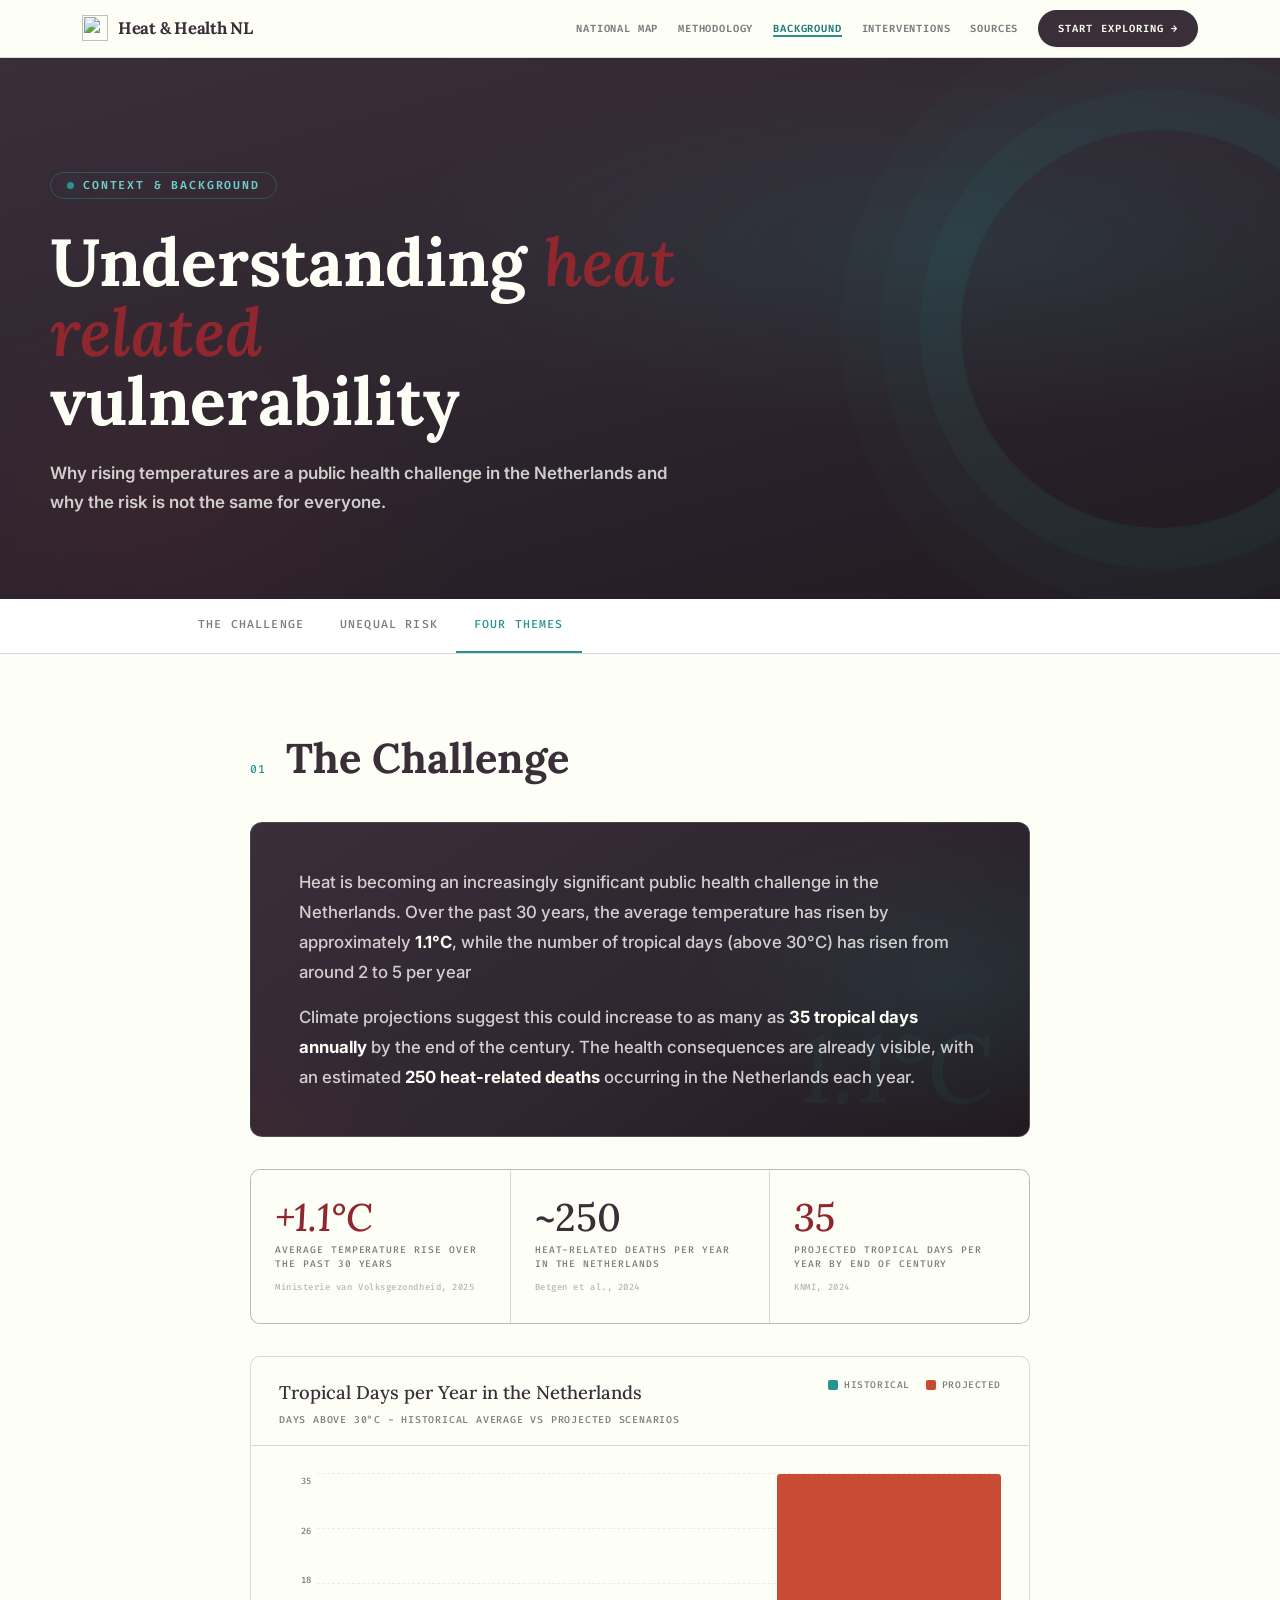
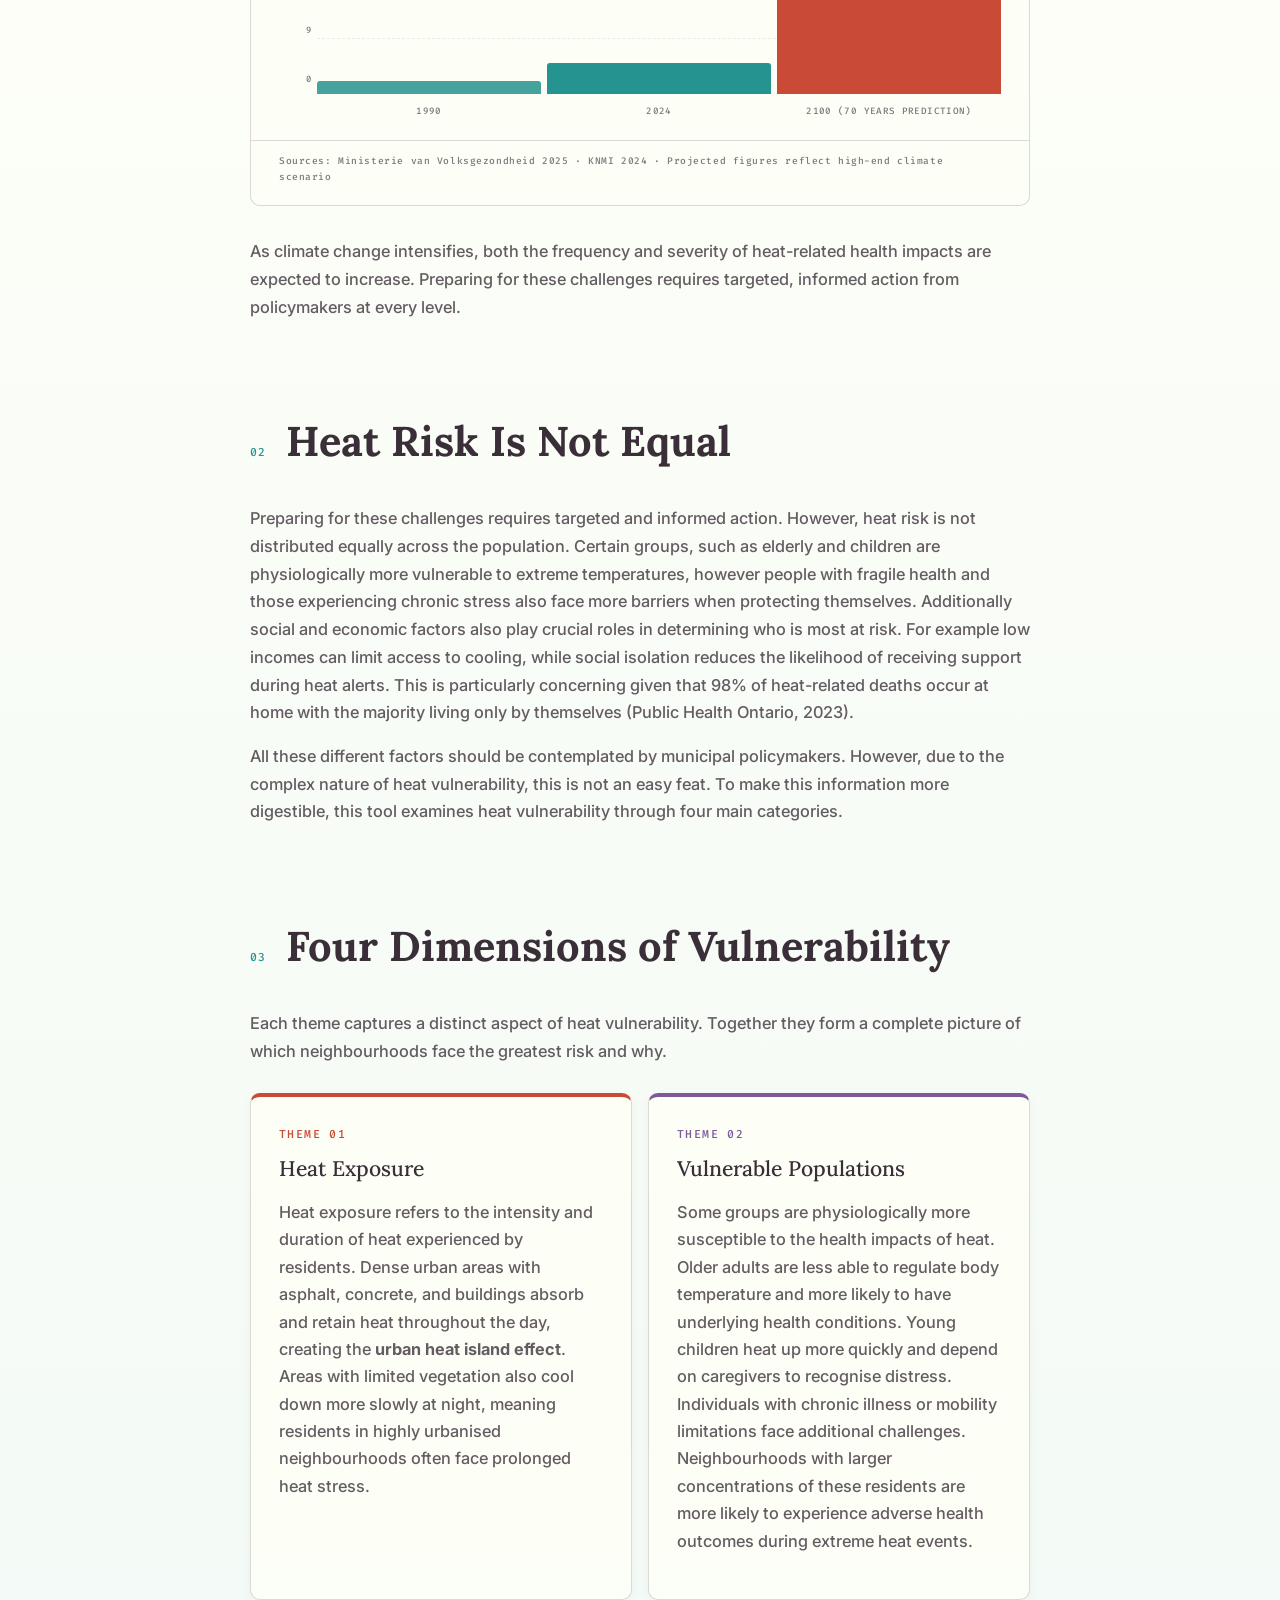
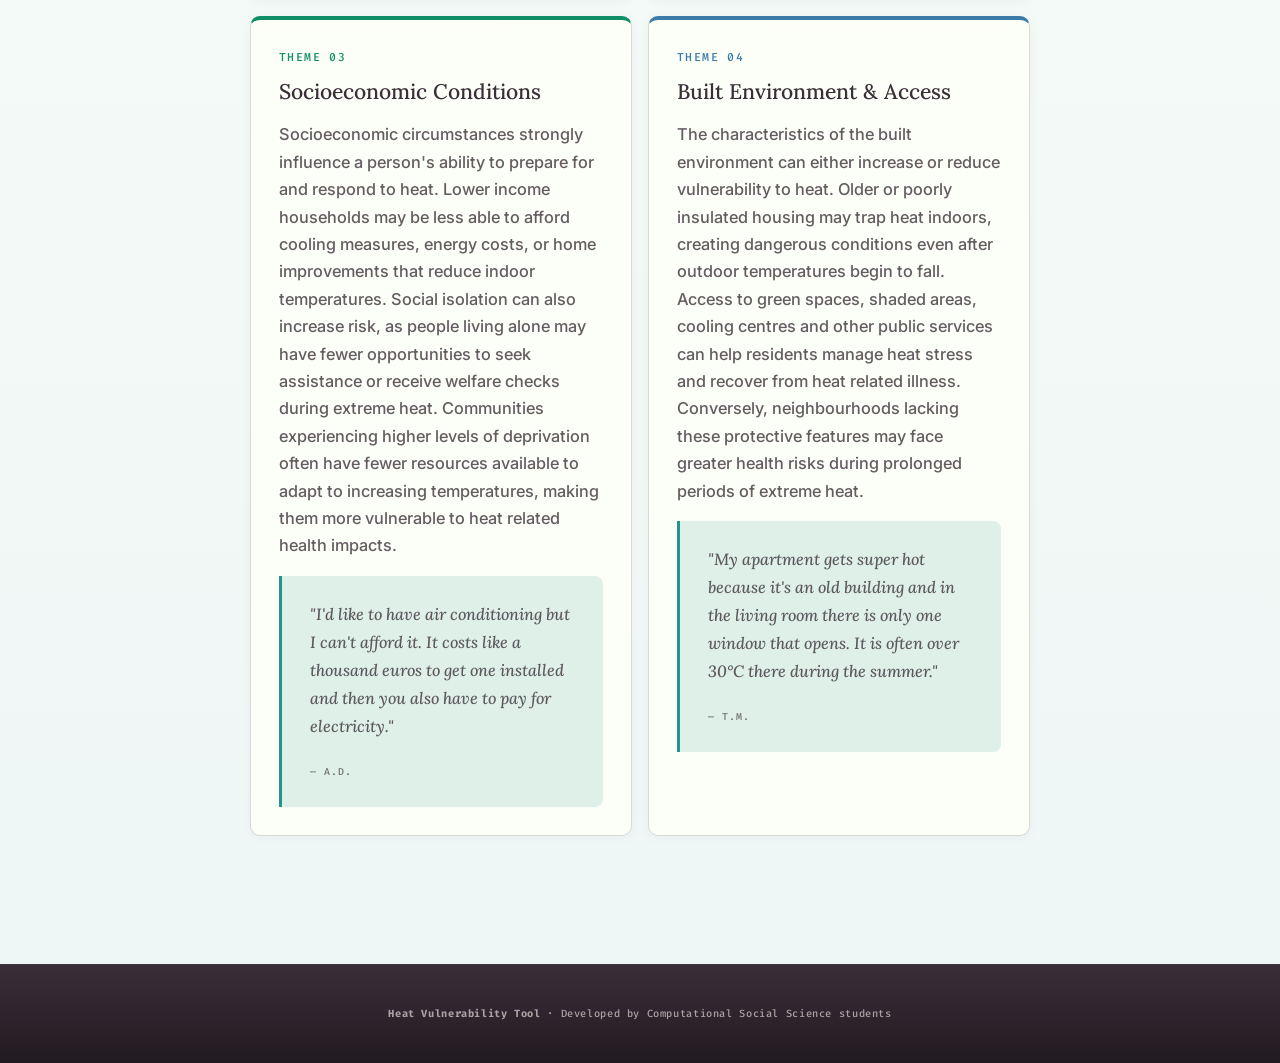
==== background.html @ 692b2d74 "Update background.html" ====
<!DOCTYPE html>
<html lang="en">
<head>
    <meta charset="UTF-8">
    <link rel="icon" type="image/svg+xml" href="favicon.svg">
    <meta name="viewport" content="width=device-width, initial-scale=1.0">
    <title>Understanding Heat Vulnerability — Heat &amp; Health NL</title>
    <link rel="preconnect" href="https://fonts.googleapis.com">
    <link rel="preconnect" href="https://fonts.gstatic.com" crossorigin>
    <link rel="stylesheet" href="global.css?v=font-uniform-1">
    <style>
        body { background: linear-gradient(180deg, #fdfff7 0%, var(--paper) 35%, rgba(37,147,143,.08) 100%); line-height: 1.7; overflow-x: hidden; }

        @keyframes pulse { 0%,100% { opacity:1; } 50% { opacity:0.3; } }

        /* ── STICKY TABS ── */
        .sticky-nav { position: sticky; top: 58px; z-index: 99; background: rgba(255,255,255,0.94); backdrop-filter: blur(10px); border-bottom: 1px solid var(--border); padding: 0 40px; }
        .sticky-nav-inner { max-width: 920px; margin: 0 auto; display: flex; align-items: center; gap: 0; overflow-x: auto; }
        .sticky-nav a { font-family: var(--mono); font-size: 0.72rem; letter-spacing: 0.1em; text-transform: uppercase; color: var(--light); text-decoration: none; padding: 16px 18px; white-space: nowrap; border-bottom: 2px solid transparent; transition: all 0.2s; }
        .sticky-nav a:hover { color: var(--accent-strong); border-bottom-color: rgba(37,147,143,.38); }
        .sticky-nav a.active { color: var(--accent); border-bottom-color: var(--accent); }

        /* ── MAIN LAYOUT ── */
        .container { max-width: 860px; margin: 0 auto; padding: 0 40px 100px; }
        .section { padding: 80px 0 0; }
        .section-header { display: flex; align-items: baseline; gap: 20px; margin-bottom: 40px; }
        .section-num { font-family: var(--mono); font-size: 0.72rem; color: var(--accent); letter-spacing: 0.1em; flex-shrink: 0; }
        .section h2 { font-family: var(--serif); font-size: clamp(1.8rem, 3.5vw, 2.6rem); color: var(--ink); line-height: 1.15; }
        .section h3 { font-family: var(--sans); font-size: 1rem; font-weight: 600; letter-spacing: 0.06em; text-transform: uppercase; color: var(--mid); margin: 36px 0 14px; }
        .section p { color: var(--mid); margin-bottom: 16px; font-size: 1.02rem; }

        /* ── INTRO CARD ── */
        .intro-card {
            background: linear-gradient(145deg, #3a2e39 0%, #2f2630 55%, #211a20 100%);
            color: #fdfff7; padding: 44px 48px;
            border-radius: 12px; position: relative; overflow: hidden;
            border: 1px solid rgba(253,255,247,.14);
            margin-bottom: 8px;
        }
        .intro-card::before {
            content: '';
            position: absolute; inset: 0;
            background:
                radial-gradient(ellipse 60% 80% at 90% 50%, rgba(37,147,143,0.14) 0%, transparent 60%),
                radial-gradient(ellipse 40% 60% at 0% 100%, rgba(145,39,46,0.08) 0%, transparent 55%);
            pointer-events: none;
        }
        .intro-card::after {
            content: '1.1°C';
            position: absolute; right: 36px; bottom: 20px;
            font-family: var(--serif); font-style: italic;
            font-size: 6rem; line-height: 1; color: rgba(37,147,143,0.08);
            pointer-events: none; user-select: none;
        }
        .intro-card p { color: rgba(250,248,245,0.8); font-size: 1.05rem; line-height: 1.8; margin-bottom: 14px; position: relative; z-index: 1; }
        .intro-card p:last-child { margin-bottom: 0; }
        .intro-card strong { color: var(--paper); }
        .intro-card .accent-text { color: var(--accent); }

        /* ── STAT STRIP ── */
        .stat-strip {
            display: grid; grid-template-columns: repeat(3, 1fr); gap: 1px;
            background: var(--border); border-radius: 10px; overflow: hidden;
            border: 1px solid var(--border); margin: 32px 0;
        }
        .stat-cell {
            background: var(--paper); padding: 28px 24px;
            display: flex; flex-direction: column; gap: 6px;
        }
        .stat-val { font-family: var(--serif); font-size: 2.4rem; line-height: 1; color: var(--ink); }
        .stat-val em { font-style: italic; color: var(--heat); }
        .stat-label { font-family: var(--mono); font-size: 0.6rem; letter-spacing: 0.1em; text-transform: uppercase; color: var(--light); line-height: 1.5; }
        .stat-source { font-family: var(--mono); font-size: 0.56rem; letter-spacing: 0.06em; color: rgba(58,46,57,.35); margin-top: 2px; }

        /* ── CHART SECTION ── */
        .chart-card {
            background: var(--paper); border: 1.5px solid var(--border);
            border-radius: 10px; overflow: hidden; margin: 32px 0;
        }
        .chart-header {
            padding: 20px 28px 16px;
            border-bottom: 1px solid var(--border);
            display: flex; align-items: flex-start; justify-content: space-between; gap: 16px;
        }
        .chart-title { font-family: var(--serif); font-size: 1.15rem; color: var(--ink); margin-bottom: 4px; }
        .chart-sub { font-family: var(--mono); font-size: 0.62rem; letter-spacing: 0.08em; text-transform: uppercase; color: var(--light); }
        .chart-legend { display: flex; gap: 16px; align-items: center; flex-shrink: 0; }
        .legend-item { display: flex; align-items: center; gap: 6px; font-family: var(--mono); font-size: 0.6rem; letter-spacing: 0.06em; text-transform: uppercase; color: var(--light); }
        .legend-dot { width: 10px; height: 10px; border-radius: 2px; }
        .chart-body { padding: 28px 28px 20px; }
        .chart-area { position: relative; height: 220px; display: flex; align-items: flex-end; gap: 6px; }
        .bar-group { flex: 1; display: flex; gap: 3px; align-items: flex-end; position: relative; }
        .bar {
            flex: 1; border-radius: 3px 3px 0 0;
            transition: filter 0.15s;
            cursor: default;
            position: relative;
        }
        .bar:hover { filter: brightness(1.08); }
        .bar-tooltip {
            position: absolute; bottom: calc(100% + 6px); left: 50%; transform: translateX(-50%);
            background: var(--ink); color: var(--paper);
            font-family: var(--mono); font-size: 0.6rem; letter-spacing: 0.04em;
            padding: 4px 8px; border-radius: 4px; white-space: nowrap;
            opacity: 0; pointer-events: none; transition: opacity 0.15s;
            z-index: 10;
        }
        .bar:hover .bar-tooltip { opacity: 1; }
        .bar-tooltip::after {
            content: ''; position: absolute; top: 100%; left: 50%; transform: translateX(-50%);
            border: 4px solid transparent; border-top-color: var(--ink);
        }
        .x-labels { display: flex; gap: 6px; margin-top: 10px; }
        .x-label { flex: 1; text-align: center; font-family: var(--mono); font-size: 0.58rem; letter-spacing: 0.04em; text-transform: uppercase; color: var(--light); }
        .y-axis { position: absolute; left: -32px; top: 0; bottom: 0; display: flex; flex-direction: column; justify-content: space-between; padding: 0; }
        .y-label { font-family: var(--mono); font-size: 0.56rem; color: var(--light); white-space: nowrap; }
        .gridlines { position: absolute; inset: 0; pointer-events: none; }
        .gridline { position: absolute; left: 0; right: 0; border-top: 1px dashed rgba(58,46,57,.09); }
        .chart-caption { padding: 12px 28px 20px; font-family: var(--mono); font-size: 0.6rem; letter-spacing: 0.06em; color: var(--light); border-top: 1px solid var(--border); }

        /* ── THEME CARDS ── */
        .themes-grid { display: grid; grid-template-columns: 1fr 1fr; gap: 16px; margin: 28px 0; }
        .theme-card {
            border: 1px solid var(--border); border-radius: 10px; padding: 28px;
            background: rgba(253,255,247,.92);
            transition: border-color 0.2s, transform 0.2s, box-shadow 0.2s;
            box-shadow: 0 2px 12px rgba(58,46,57,.04);
        }
        .theme-card:hover {
            transform: translateY(-3px);
            box-shadow: 0 12px 40px rgba(58,46,57,.1);
        }
        .theme-num { font-family: var(--mono); font-size: 0.72rem; letter-spacing: 0.12em; text-transform: uppercase; margin-bottom: 6px; }
        .theme-title { font-family: var(--serif); font-size: 1.32rem; color: var(--ink); margin-bottom: 12px; }
        .theme-desc { font-size: 0.91rem; color: var(--mid); line-height: 1.68; margin: 0; }

        /* ── QUOTE CARD ── */
        .quote-card {
            border-left: 3px solid var(--accent);
            background: var(--accent-pale);
            padding: 24px 28px;
            border-radius: 0 8px 8px 0;
            margin: 24px 0;
        }
        .quote-text { font-family: var(--serif); font-style: italic; font-size: 1.08rem; color: var(--ink); line-height: 1.72; margin-bottom: 10px; }
        .quote-attr { font-family: var(--mono); font-size: 0.62rem; letter-spacing: 0.1em; text-transform: uppercase; color: var(--light); }

        /* ── CAVEATS ── */
        .caveat-item { display: flex; gap: 20px; padding: 22px 0; border-bottom: 1px solid var(--border); }
        .caveat-item:last-child { border-bottom: none; }
        .caveat-num { font-family: var(--mono); font-size: 0.7rem; color: var(--accent); letter-spacing: 0.1em; flex-shrink: 0; padding-top: 4px; min-width: 28px; }
        .caveat-body strong { color: var(--ink); font-weight: 600; display: block; margin-bottom: 4px; }
        .caveat-body { font-size: 0.96rem; color: var(--mid); line-height: 1.7; }

        @keyframes fadeUp { from { opacity: 0; transform: translateY(16px); } to { opacity: 1; transform: translateY(0); } }

        @media (max-width: 680px) {
            .themes-grid { grid-template-columns: 1fr; }
            .stat-strip { grid-template-columns: 1fr; }
            .chart-header { flex-direction: column; }
            .chart-legend { display: none; }
        }
        @media (max-width: 480px) {
            .container { padding: 0 20px 80px; }
            .intro-card { padding: 28px 24px; }
            .sticky-nav { padding: 0 20px; }
        }
    </style>
</head>
<body data-page="background">

<header class="page-hero">
    <div class="page-hero-inner">
        <p class="page-eyebrow">Context &amp; Background</p>
        <h1>Understanding <em>heat related </em><br>vulnerability</h1>
        <p>Why rising temperatures are a public health challenge in the Netherlands and why the risk is not the same for everyone.</p>
    </div>
</header>

<nav class="sticky-nav" id="stickyNav">
    <div class="sticky-nav-inner">
        <a href="#context"     data-section="context">The Challenge</a>
        <a href="#inequality"  data-section="inequality">Unequal Risk</a>
        <a href="#themes"      data-section="themes">Four Themes</a>
    </div>
</nav>

<div class="container">

    <!-- ── 01 CONTEXT ── -->
    <section id="context" class="section">
        <div class="section-header">
            <span class="section-num">01</span>
            <h2>The Challenge</h2>
        </div>

        <div class="intro-card">
            <p>Heat is becoming an increasingly significant public health challenge in the Netherlands. Over the past 30 years, the average temperature has risen by approximately <strong>1.1°C</strong>, while the number of tropical days (above 30°C) has risen from around 2 to 5 per year</p>
            <p>Climate projections suggest this could increase to as many as <strong>35 tropical days annually</strong> by the end of the century. The health consequences are already visible, with an estimated <strong>250 heat-related deaths</strong> occurring in the Netherlands each year.</p>
        </div>

        <!-- Stat strip -->
        <div class="stat-strip">
            <div class="stat-cell">
                <span class="stat-val"><em>+1.1°C</em></span>
                <span class="stat-label">Average temperature rise over the past 30 years</span>
                <span class="stat-source">Ministerie van Volksgezondheid, 2025</span>
            </div>
            <div class="stat-cell">
                <span class="stat-val">~250</span>
                <span class="stat-label">Heat-related deaths per year in the Netherlands</span>
                <span class="stat-source">Betgen et al., 2024</span>
            </div>
            <div class="stat-cell">
                <span class="stat-val"><em>35</em></span>
                <span class="stat-label">Projected tropical days per year by end of century</span>
                <span class="stat-source">KNMI, 2024</span>
            </div>
        </div>

        <!-- Bar chart: tropical days -->
        <div class="chart-card">
            <div class="chart-header">
                <div>
                    <div class="chart-title">Tropical Days per Year in the Netherlands</div>
                    <div class="chart-sub">Days above 30°C - historical average vs projected scenarios</div>
                </div>
                <div class="chart-legend">
                    <div class="legend-item"><div class="legend-dot" style="background:#25938f"></div>Historical</div>
                    <div class="legend-item"><div class="legend-dot" style="background:#c94a35"></div>Projected</div>
                </div>
            </div>
            <div class="chart-body">
                <div style="position:relative;padding-left:38px">
                    <div class="y-axis" style="left:0;top:0;bottom:32px;width:32px;display:flex;flex-direction:column;justify-content:space-between;align-items:flex-end;position:absolute">
                        <span class="y-label">35</span>
                        <span class="y-label">26</span>
                        <span class="y-label">18</span>
                        <span class="y-label">9</span>
                        <span class="y-label">0</span>
                    </div>
                    <div class="chart-area" style="padding-bottom:0">
                        <div class="gridlines">
                            <div class="gridline" style="bottom:25%"></div>
                            <div class="gridline" style="bottom:50%"></div>
                            <div class="gridline" style="bottom:75%"></div>
                            <div class="gridline" style="bottom:100%"></div>
                        </div>
                        <!-- 30 years ago ~2 days -->
                        <div class="bar-group">
                            <div class="bar" style="height:calc(220px * 2/35);background:#25938f;opacity:0.85">
                                <div class="bar-tooltip">~2 days</div>
                            </div>
                        </div>
                        <!-- Today ~5 days -->
                        <div class="bar-group">
                            <div class="bar" style="height:calc(220px * 5/35);background:#25938f">
                                <div class="bar-tooltip">~5 days</div>
                            </div>
                        </div>
                        <!-- 2100 projected ~35 -->
                        <div class="bar-group">
                            <div class="bar" style="height:calc(220px * 35/35);background:#c94a35">
                                <div class="bar-tooltip">~35 days (proj.)</div>
                            </div>
                        </div>
                    </div>
                    <div class="x-labels">
                        <div class="x-label">1990 </div>
                        <div class="x-label">2024 </div>
                        <div class="x-label">2100 (70 years prediction)</div>
                    </div>
                </div>
            </div>
            <div class="chart-caption">Sources: Ministerie van Volksgezondheid 2025 · KNMI 2024 · Projected figures reflect high-end climate scenario</div>
        </div>

        <p>As climate change intensifies, both the frequency and severity of heat-related health impacts are expected to increase. Preparing for these challenges requires targeted, informed action from policymakers at every level.</p>
    </section>

    <!-- ── 02 UNEQUAL RISK ── -->
    <section id="inequality" class="section">
        <div class="section-header">
            <span class="section-num">02</span>
            <h2>Heat Risk Is Not Equal</h2>
        </div>

        <p>Preparing for these challenges requires targeted and informed action. 
            However, heat risk is not distributed equally across the population. 
            Certain groups, such as elderly and children are physiologically more vulnerable to extreme temperatures, 
            however people with fragile health and those experiencing chronic stress also face more barriers when protecting themselves. 
            Additionally social and economic factors also play crucial roles in determining who is most at risk. 
            For example low incomes can limit access to cooling, while social isolation reduces the likelihood of receiving support during heat alerts. 
            This is particularly concerning given that 98% of heat-related deaths occur at home with the majority living only by themselves (Public Health Ontario, 2023). </p>
        <p>All these different factors should be contemplated by municipal policymakers. However, due to the complex nature of heat vulnerability, this is not an easy feat. To make this information more digestible, this tool examines heat vulnerability through four main categories.</p>
    </section>

    <!-- ── 03 FOUR THEMES ── -->
    <section id="themes" class="section">
        <div class="section-header">
            <span class="section-num">03</span>
            <h2>Four Dimensions of Vulnerability</h2>
        </div>

        <p>Each theme captures a distinct aspect of heat vulnerability. Together they form a complete picture of which neighbourhoods face the greatest risk and why.</p>

        <div class="themes-grid">

            <!-- Heat Exposure -->
            <div class="theme-card" style="border-top: 4px solid var(--c-heat)">
                <div class="theme-num" style="color:var(--c-heat)">Theme 01</div>
                <div class="theme-title">Heat Exposure</div>
                <p class="theme-desc">Heat exposure refers to the intensity and duration of heat experienced by residents. Dense urban areas with asphalt, concrete, and buildings absorb and retain heat throughout the day, creating the <strong>urban heat island effect</strong>. Areas with limited vegetation also cool down more slowly at night, meaning residents in highly urbanised neighbourhoods often face prolonged heat stress.</p>
            </div>

            <!-- Vulnerable Populations -->
            <div class="theme-card" style="border-top: 4px solid var(--c-pop)">
                <div class="theme-num" style="color:var(--c-pop)">Theme 02</div>
                <div class="theme-title">Vulnerable Populations</div>
                <p class="theme-desc">Some groups are physiologically more susceptible to the health impacts of heat. Older adults are less able to regulate body temperature and more likely to have underlying health conditions. Young children heat up more quickly and depend on caregivers to recognise distress. Individuals with chronic illness or mobility limitations face additional challenges. Neighbourhoods with larger concentrations of these residents are more likely to experience adverse health outcomes during extreme heat events.</p>
            </div>

            <!-- Socioeconomic -->
            <div class="theme-card" style="border-top: 4px solid var(--c-socio)">
                <div class="theme-num" style="color:var(--c-socio)">Theme 03</div>
                <div class="theme-title">Socioeconomic Conditions</div>
                <p class="theme-desc">Socioeconomic circumstances strongly influence a person's ability to prepare for and respond to heat. Lower income households may be less able to afford cooling measures, energy costs, or home improvements that reduce indoor temperatures. Social isolation can also increase risk, as people living alone may have fewer opportunities to seek assistance or receive welfare checks during extreme heat. Communities experiencing higher levels of deprivation often have fewer resources available to adapt to increasing temperatures, making them more vulnerable to heat related health impacts.</p>
                <div class="quote-card" style="margin-top:16px;margin-bottom:0">
                    <p class="quote-text">"I'd like to have air conditioning but I can't afford it. It costs like a thousand euros to get one installed and then you also have to pay for electricity."</p>
                    <span class="quote-attr">— A.D.</span>
                </div>
            </div>

            <!-- Built Environment -->
            <div class="theme-card" style="border-top: 4px solid var(--c-built)">
                <div class="theme-num" style="color:var(--c-built)">Theme 04</div>
                <div class="theme-title">Built Environment &amp; Access</div>
                <p class="theme-desc">The characteristics of the built environment can either increase or reduce vulnerability to heat. Older or poorly insulated housing may trap heat indoors, creating dangerous conditions even after outdoor temperatures begin to fall. Access to green spaces, shaded areas, cooling centres and other public services can help residents manage heat stress and recover from heat related illness. Conversely, neighbourhoods lacking these protective features may face greater health risks during prolonged periods of extreme heat.</p>
                <div class="quote-card" style="margin-top:16px;margin-bottom:0">
                    <p class="quote-text">"My apartment gets super hot because it's an old building and in the living room there is only one window that opens. It is often over 30°C there during the summer."</p>
                    <span class="quote-attr">— T.M.</span>
                </div>
            </div>

        </div>

    </section>

</div>

<footer>
    <p>
        <strong>Heat Vulnerability Tool</strong> · Developed by Computational Social Science students <br>
    </p>
</footer>

<script>
    const sections = ['context', 'inequality', 'themes'];
    const navLinks = document.querySelectorAll('.sticky-nav a[data-section]');

    const observer = new IntersectionObserver((entries) => {
        entries.forEach(entry => {
            if (entry.isIntersecting) {
                navLinks.forEach(link => {
                    link.classList.toggle('active', link.dataset.section === entry.target.id);
                });
            }
        });
    }, { rootMargin: '-30% 0px -65% 0px' });

    sections.forEach(id => {
        const el = document.getElementById(id);
        if (el) observer.observe(el);
    });
</script>
<script src="nav.js?v=nav-uniform-2" defer></script>

</body>
</html>
---- global.css ----
@import url('https://fonts.googleapis.com/css2?family=Fira+Code:wght@400;500;600&family=Inter:wght@400;500;600;700;800&family=Lora:ital,wght@0,500;0,600;0,700;1,500;1,600;1,700&display=swap');

:root {
    --ink:#3a2e39; --paper:#fdfff7; --surface:#fdfff7;
    --warm:rgba(58,46,57,.09);
    --accent:#25938f; --accent-pale:rgba(37,147,143,.14); --accent-strong:#1e7774;
    --heat:#91272e;
    --green:#25938f;
    --mid:rgba(58,46,57,.78); 
    --light:rgba(58,46,57,.65); /* Increased opacity from .58 for A11y */
    --border:rgba(58,46,57,.18);
    --shadow-sm:0 1px 2px rgba(58,46,57,.08);
    --shadow-md:0 12px 40px rgba(58,46,57,.12);
    --radius:10px;
    --serif:'Lora',Georgia,serif;
    --sans:'Inter',system-ui,sans-serif;
    --mono:'Fira Code',monospace;
    --w:1180px;
    --c-heat:#c94a35; --c-pop:#7e5a9b; --c-socio:#0f8f68;
    --c-built:#3a7baa;
}

*,*::before,*::after{box-sizing:border-box;margin:0;padding:0}
html{scroll-behavior:smooth}
body{
    font-family:var(--sans);
    background-color: var(--surface);
    color:var(--ink);
    line-height:1.62;
    font-weight:500;
}

/* Animations */
@keyframes fadeLift{from{opacity:0;transform:translateY(18px)}to{opacity:1;transform:translateY(0)}}
@keyframes fadeSlide{from{opacity:0;transform:translateX(-16px)}to{opacity:1;transform:translateX(0)}}
@keyframes activeGlow{0%,100%{box-shadow:0 0 0 rgba(37,147,143,0)}50%{box-shadow:0 0 24px rgba(37,147,143,.2)}}
@keyframes mapBreath{0%,100%{box-shadow:var(--shadow-md),0 0 0 rgba(37,147,143,0)}50%{box-shadow:var(--shadow-md),0 0 34px rgba(37,147,143,.18)}}
@keyframes dashPulse{to{stroke-dashoffset:-28}}
@keyframes spin { to { transform: rotate(360deg); } }

/* Reduced Motion */
@media (prefers-reduced-motion: reduce){
    *,*::before,*::after{
        animation-duration:.001ms!important;
        animation-iteration-count:1!important;
        scroll-behavior:auto!important;
        transition-duration:.001ms!important;
    }
}

/* Generic Section Headers */
.sec-inner{max-width:var(--w);margin:0 auto;position:relative;z-index:1}
.sec-tag{font-family:var(--mono);font-size:0.62rem;letter-spacing:0.14em;text-transform:uppercase;color:var(--accent-strong);margin-bottom:12px;display:block}
.sec-h{font-family:var(--serif);font-size:clamp(1.8rem,3vw,2.6rem);font-weight:700;line-height:1.15;margin-bottom:14px}
.sec-sub{font-size:1rem;color:var(--mid);max-width:580px;line-height:1.65;margin-bottom:52px}

/* Shared Page Hero */
.page-hero{
    position:relative;
    margin-top:58px;
    padding:112px 40px 82px;
    overflow:hidden;
    color:var(--paper);
    background:linear-gradient(165deg,#3a2e39 0%,#2f2630 48%,#211a20 100%);
}
.page-hero::before{
    content:'';
    position:absolute;
    inset:0;
    background:
        radial-gradient(ellipse 75% 55% at 75% 35%,rgba(37,147,143,.14) 0%,transparent 60%),
        radial-gradient(ellipse 45% 70% at 12% 85%,rgba(145,39,46,.10) 0%,transparent 55%);
    pointer-events:none;
}
.page-hero::after{
    content:'';
    position:absolute;
    right:-80px;
    top:50%;
    width:400px;
    height:400px;
    border:1px solid rgba(37,147,143,.14);
    border-radius:50%;
    box-shadow:0 0 0 40px rgba(37,147,143,.06),0 0 0 80px rgba(37,147,143,.035),0 0 0 120px rgba(37,147,143,.025);
    transform:translateY(-50%);
    pointer-events:none;
}
.page-hero-inner{
    position:relative;
    z-index:1;
    max-width:var(--w);
    margin:0 auto;
    animation:fadeLift .7s ease both;
}
.page-eyebrow{
    display:inline-flex;
    align-items:center;
    gap:9px;
    margin:0 0 28px;
    padding:6px 16px;
    border:1px solid rgba(37,147,143,.42);
    border-radius:999px;
    color:#6ed0ca;
    font-family:var(--mono);
    font-size:.72rem;
    font-weight:600;
    letter-spacing:.16em;
    line-height:1.2;
    text-transform:uppercase;
}
.page-eyebrow::before{
    content:'';
    width:7px;
    height:7px;
    border-radius:50%;
    background:var(--accent);
    box-shadow:0 0 18px rgba(37,147,143,.55);
    flex:0 0 auto;
}
.page-hero h1{
    max-width:760px;
    margin:0 0 24px;
    color:var(--paper);
    font-family:var(--serif);
    font-size:clamp(2.8rem,5.2vw,5.05rem);
    font-weight:700;
    line-height:1.04;
}
.page-hero h1 em{
    color:var(--heat);
    font-style:italic;
    font-weight:600;
}
.page-hero p:not(.page-eyebrow){
    max-width:640px;
    margin:0;
    color:rgba(253,255,247,.78);
    font-size:1.06rem;
    font-weight:600;
    line-height:1.72;
}

/* Main Navigation */
nav.top-nav {
    position:fixed;top:0;left:0;right:0;height:58px;
    background:#fdfff7!important;backdrop-filter:saturate(1.2) blur(16px);
    border-bottom:1px solid var(--border);z-index:1000;
    display:flex;align-items:center;
    box-shadow:var(--shadow-sm);
}
nav.top-nav .nav-inner{
    max-width:var(--w)!important;margin:0 auto!important;padding:0 32px!important;width:100%!important;
    display:flex!important;align-items:center!important;justify-content:space-between!important;
}
nav.top-nav .nav-logo {
    display: inline-flex;
    align-items: center;
    gap: 10px;
    font-family: var(--serif);
    font-size: 1.05rem;
    font-weight: 700;
    letter-spacing: -0.015em;
    text-transform: none;
    color: var(--ink);
    text-decoration: none;
    cursor: pointer;
    transition: color .18s ease;}
nav.top-nav .nav-logo:hover {color: var(--accent-strong);}
nav.top-nav .nav-logo-img {width: 26px;height: 26px;display: block;flex-shrink: 0;transition: transform .18s ease;}
nav.top-nav .nav-logo:hover .nav-logo-img {transform: scale(1.06);}
nav.top-nav .nav-links{display:flex!important;gap:20px!important;align-items:center!important}
nav.top-nav .nav-lk{font-family:var(--mono);font-size:0.65rem;font-weight:600;letter-spacing:0.08em;text-transform:uppercase;color:var(--light);text-decoration:none;transition:.2s}
nav.top-nav .nav-lk:hover{color:var(--ink)}
nav.top-nav .nav-lk--active{color:var(--accent-strong);box-shadow:inset 0 -2px 0 var(--accent)}
nav.top-nav .nav-lk--active:hover{color:var(--accent-strong)}
nav.top-nav .nav-btn{font-family:var(--mono);font-size:0.65rem;font-weight:600;letter-spacing:0.1em;text-transform:uppercase;background:var(--ink);color:var(--paper);text-decoration:none;padding:10px 20px;border-radius:999px;transition:.2s;box-shadow:var(--shadow-sm)}
nav.top-nav .nav-btn:hover{background:var(--accent-strong);transform:translateY(-1px)}

/* Dashboard: fixed top nav + full-height layout */
body.page-dashboard {
    padding-top: 58px;
    box-sizing: border-box;
    height: 100vh;
}

/* Footer */
footer{background:linear-gradient(180deg,#3a2e39,#211a20);color:rgba(253,255,247,.58);padding:40px 32px;text-align:center;border-top:1px solid rgba(253,255,247,.12)}
footer p{font-family:var(--mono);font-size:.65rem;letter-spacing:.06em}
footer a{color:rgba(253,255,247,.68);text-decoration:none}
footer a:hover{color:#fdfff7}

/* Utility */
.spinner {
    display: inline-block;
    width: 14px; height: 14px;
    border: 2px solid rgba(58,46,57,.2);
    border-top-color: var(--accent);
    border-radius: 50%;
    animation: spin 1s linear infinite;
    margin-right: 8px;
    vertical-align: middle;
}

@media(max-width:680px){
    .page-hero{padding:92px 22px 62px}
    .page-hero::after{display:none}
}
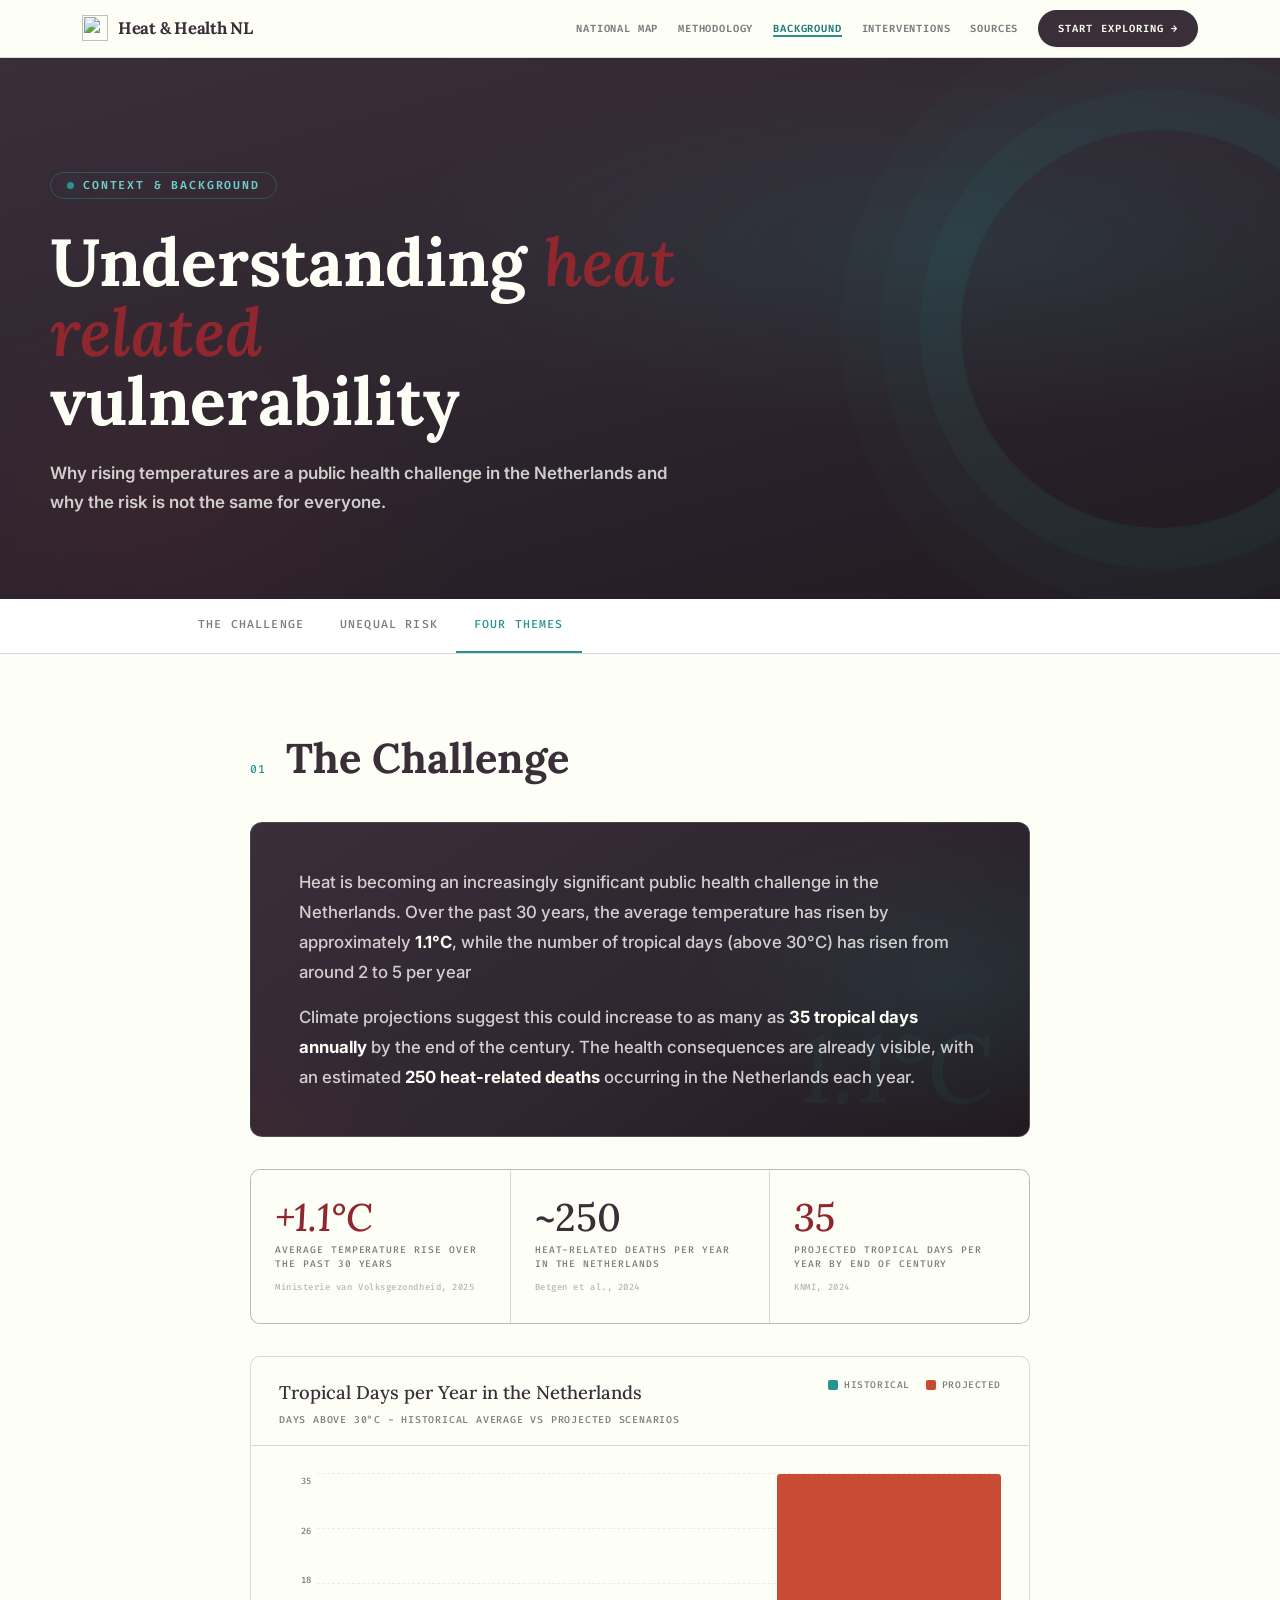
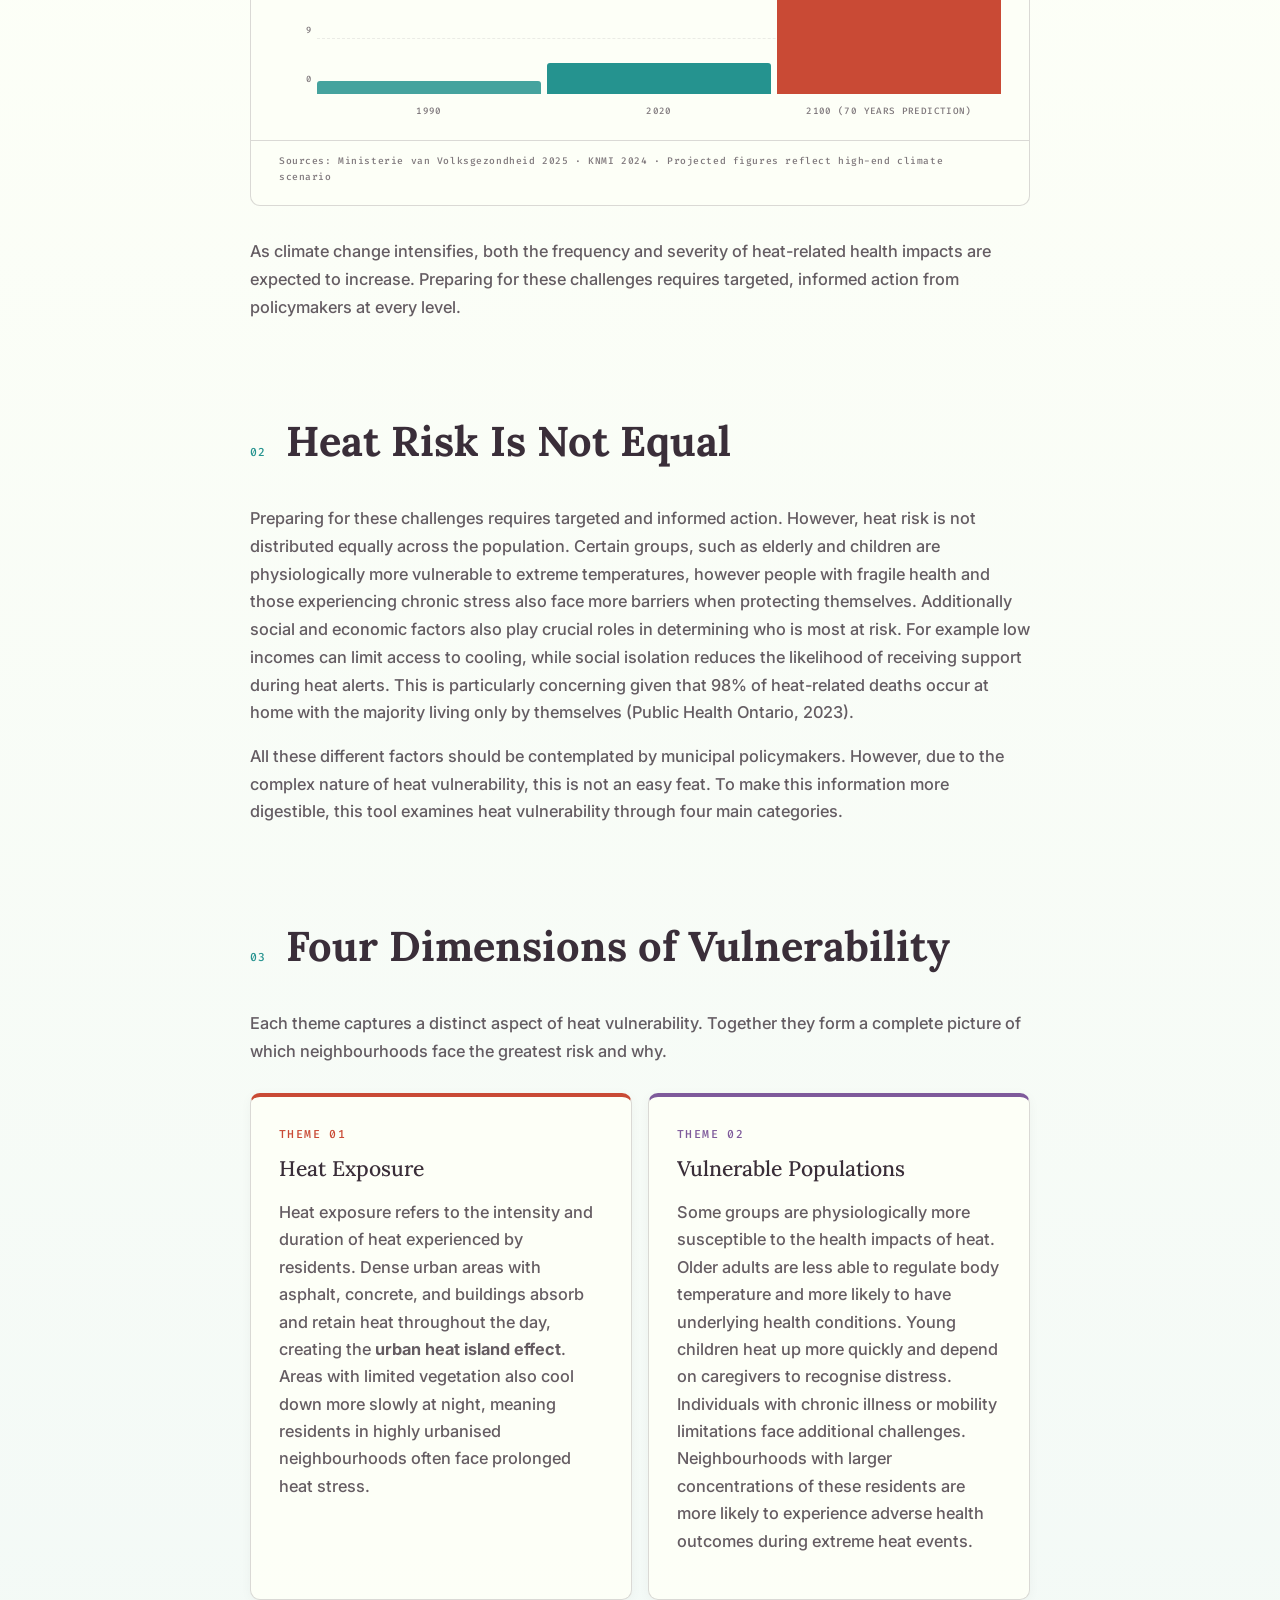
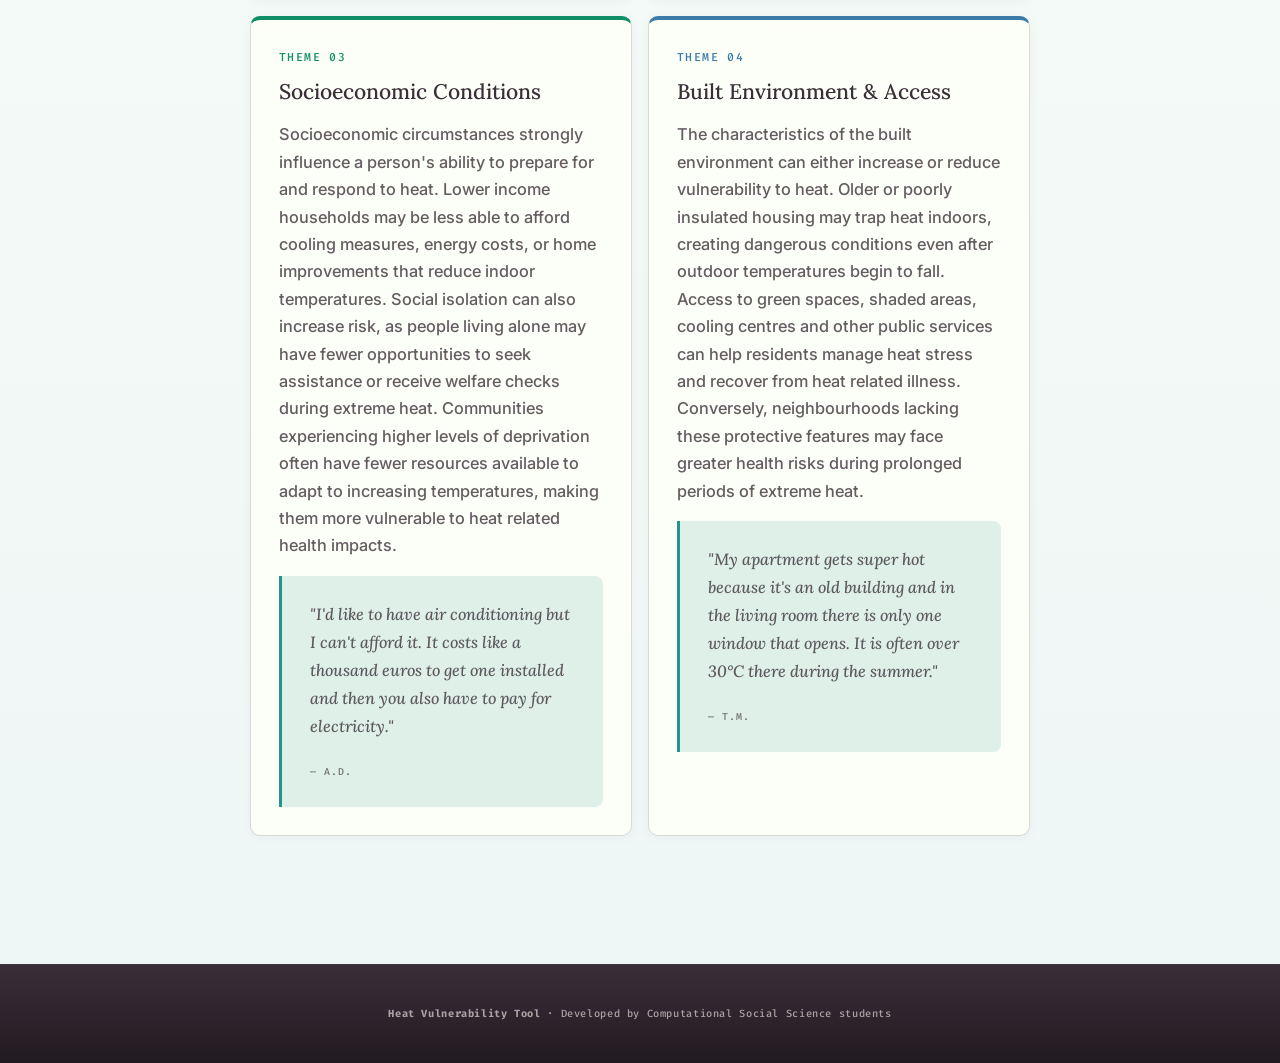
==== commit fe5ddf5e: "Update background.html" ====
--- a/background.html
+++ b/background.html
@@ -267,7 +267,7 @@
                     </div>
                     <div class="x-labels">
                         <div class="x-label">1990 </div>
-                        <div class="x-label">2024 </div>
+                        <div class="x-label">2020 </div>
                         <div class="x-label">2100 (70 years prediction)</div>
                     </div>
                 </div>
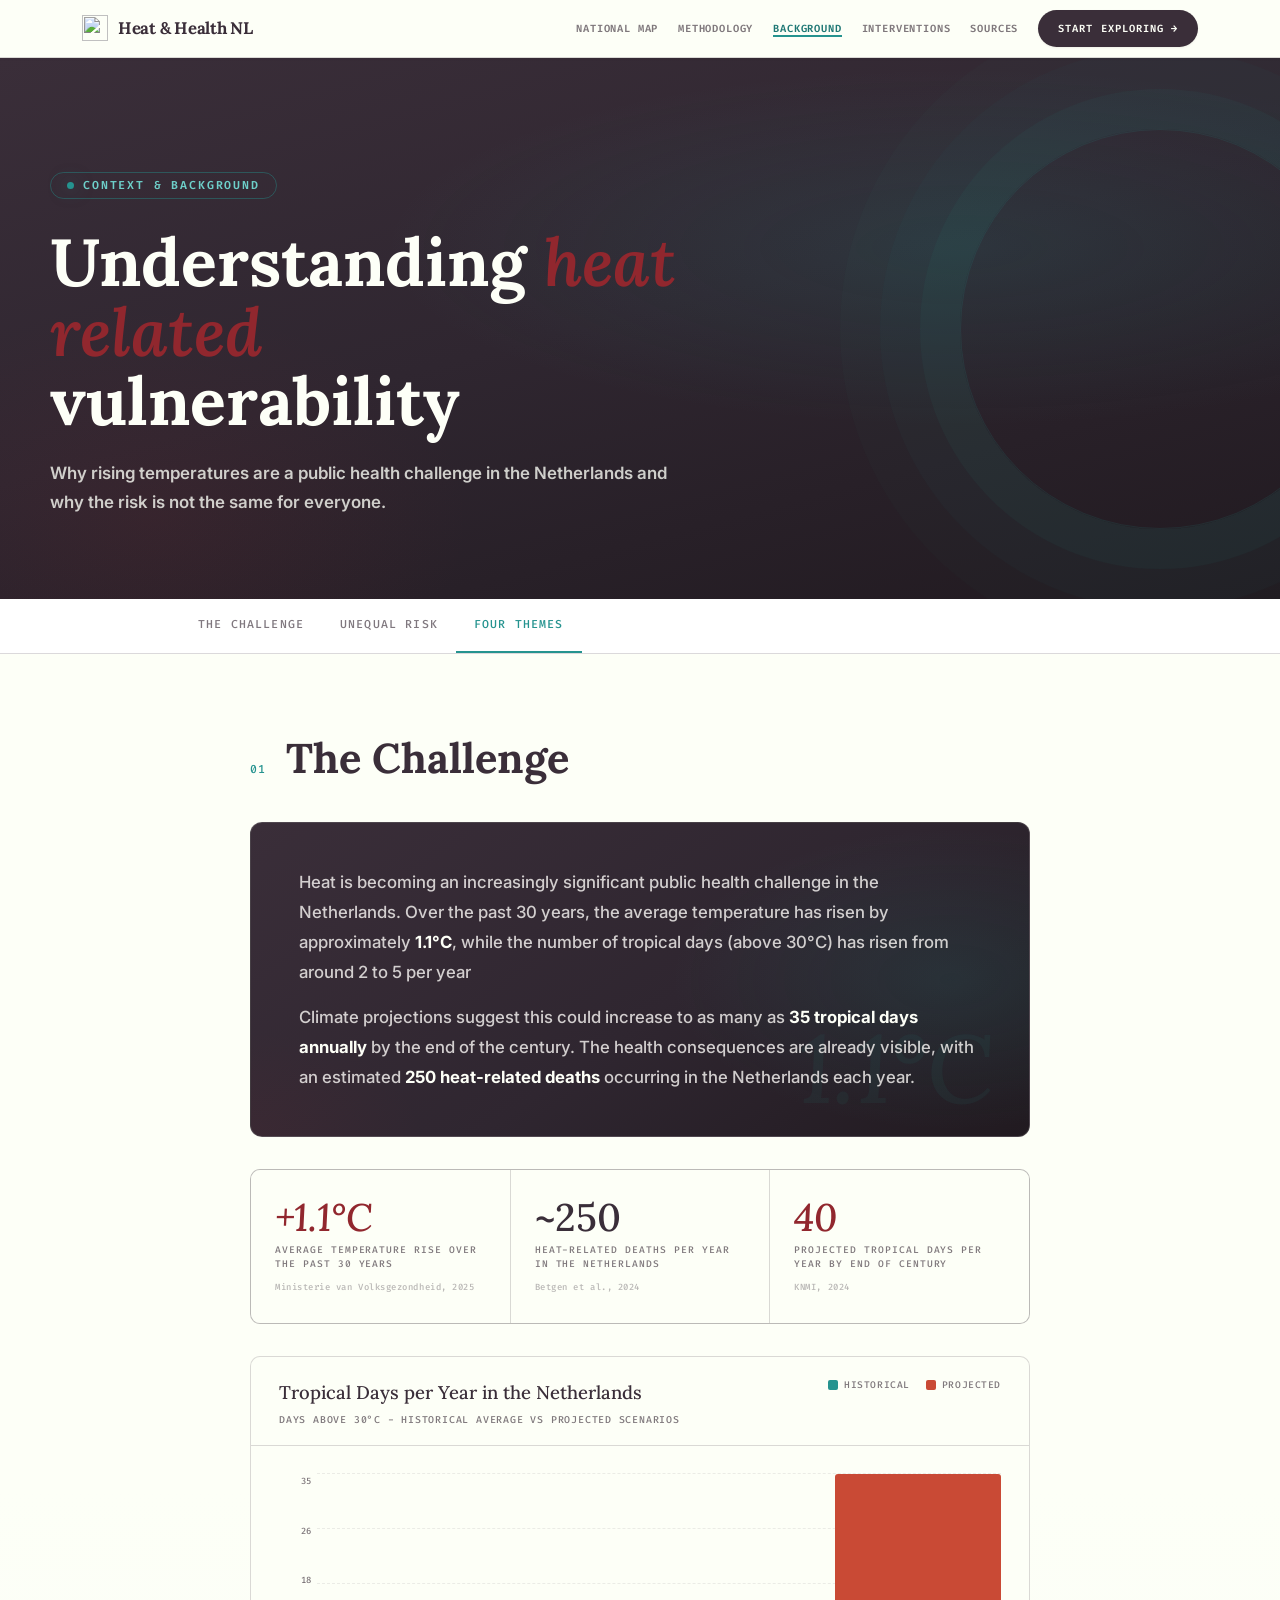
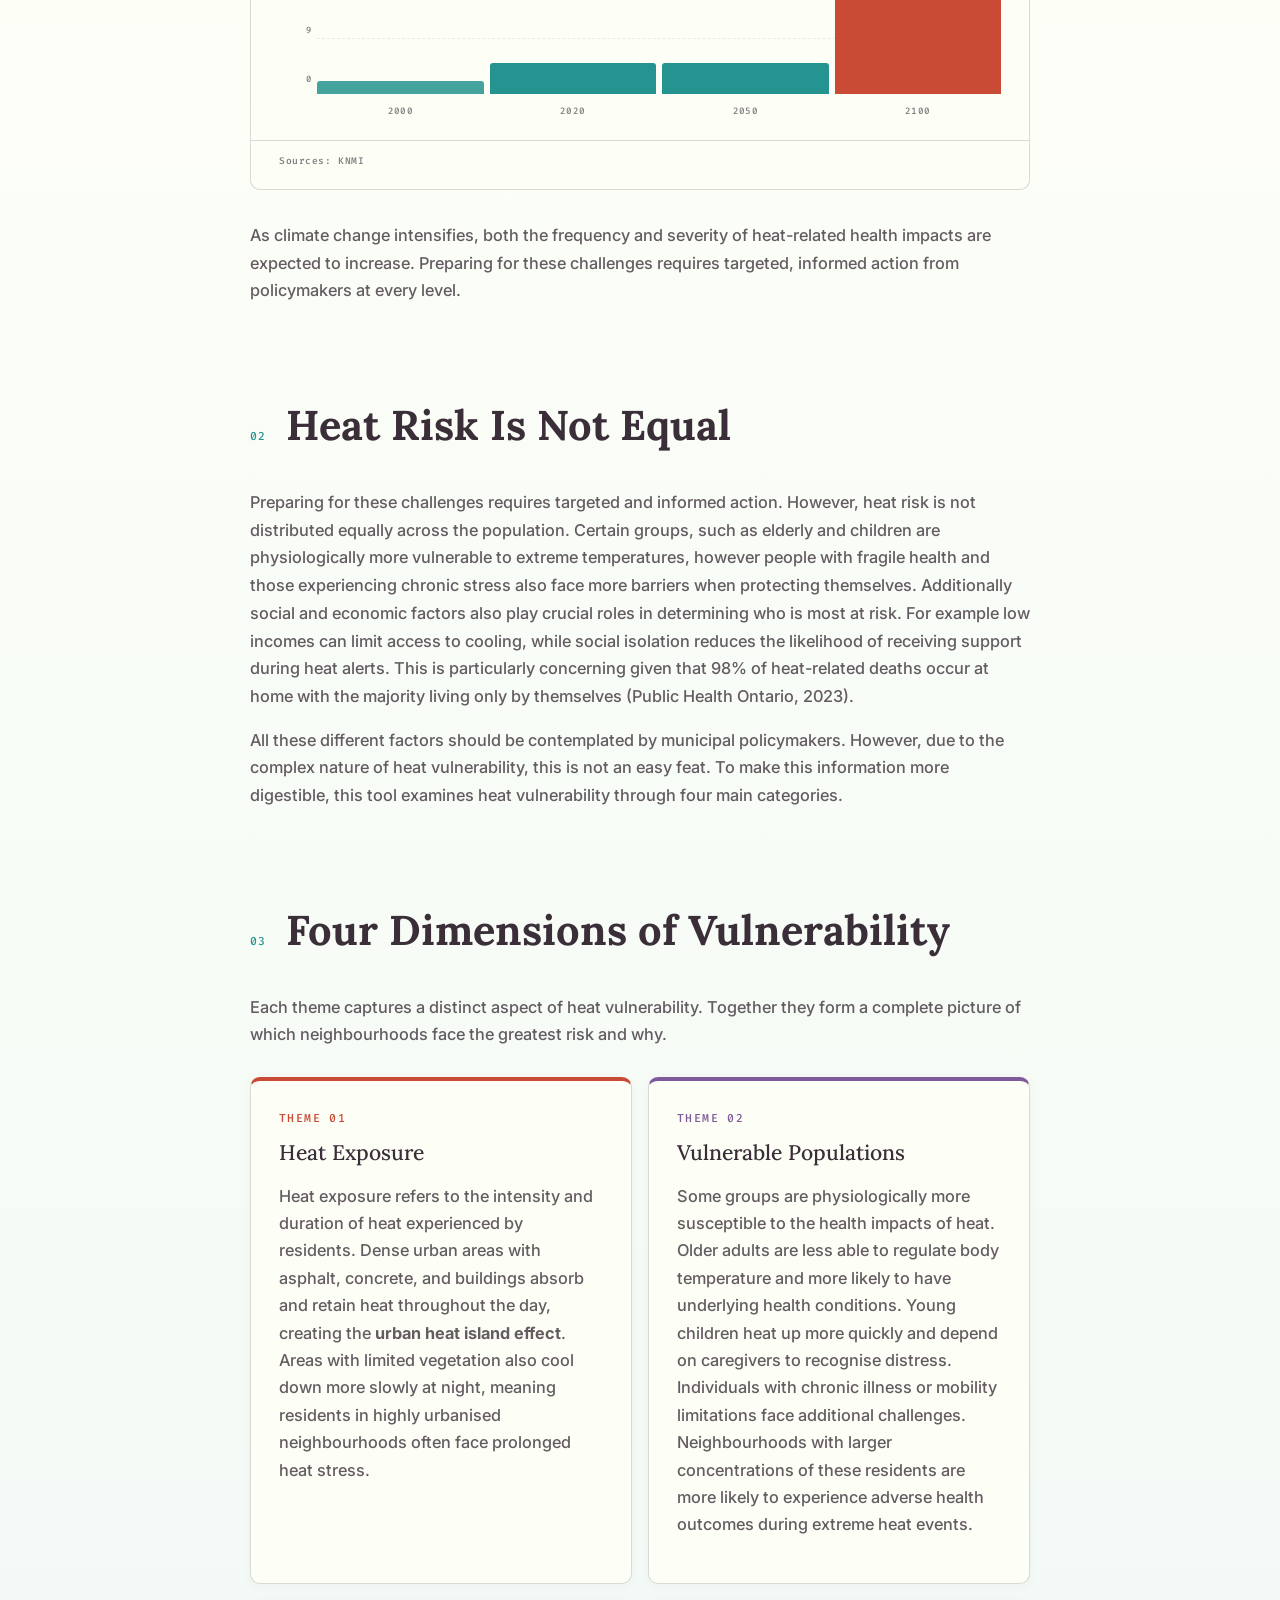
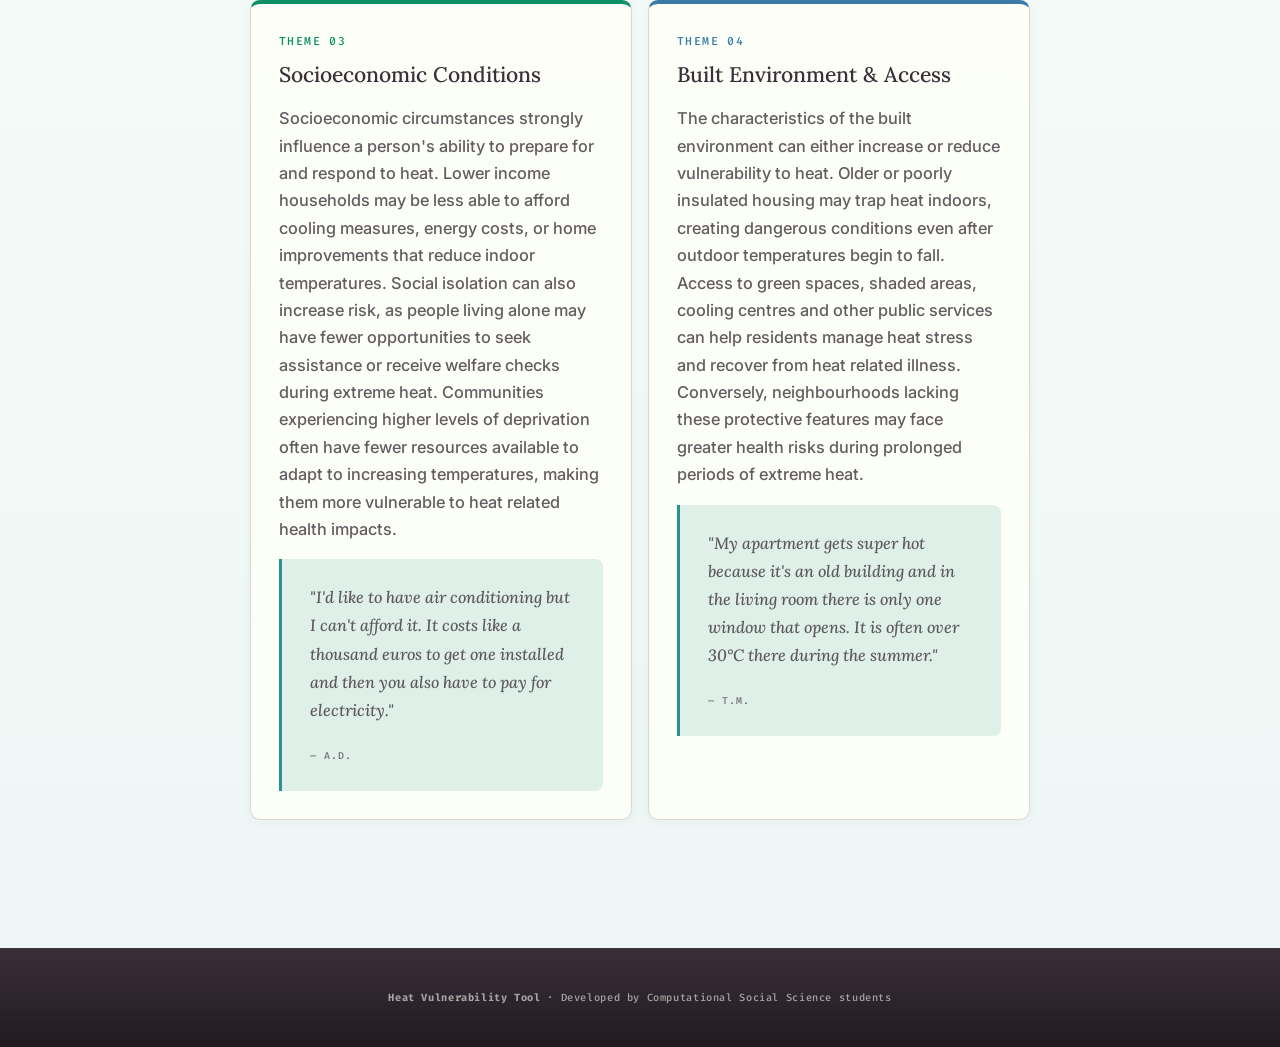
==== commit 67d61447: "Update heat-related death statistics and projections" ====
--- a/background.html
+++ b/background.html
@@ -212,7 +212,7 @@
                 <span class="stat-source">Betgen et al., 2024</span>
             </div>
             <div class="stat-cell">
-                <span class="stat-val"><em>35</em></span>
+                <span class="stat-val"><em>40</em></span>
                 <span class="stat-label">Projected tropical days per year by end of century</span>
                 <span class="stat-source">KNMI, 2024</span>
             </div>
@@ -246,33 +246,41 @@
                             <div class="gridline" style="bottom:75%"></div>
                             <div class="gridline" style="bottom:100%"></div>
                         </div>
-                        <!-- 30 years ago ~2 days -->
+                        <!-- 2000 -->
                         <div class="bar-group">
                             <div class="bar" style="height:calc(220px * 2/35);background:#25938f;opacity:0.85">
-                                <div class="bar-tooltip">~2 days</div>
+                                <div class="bar-tooltip">~3 days</div>
                             </div>
                         </div>
-                        <!-- Today ~5 days -->
+                        <!-- 2020 -->
                         <div class="bar-group">
                             <div class="bar" style="height:calc(220px * 5/35);background:#25938f">
-                                <div class="bar-tooltip">~5 days</div>
+                                <div class="bar-tooltip">~8 days</div>
                             </div>
                         </div>
+                         <!-- 2050 -->
+                        <div class="bar-group">
+                            <div class="bar" style="height:calc(220px * 5/35);background:#25938f">
+                                <div class="bar-tooltip">~14 days</div>
+                            </div>
+                        </div>
+                        
                         <!-- 2100 projected ~35 -->
                         <div class="bar-group">
                             <div class="bar" style="height:calc(220px * 35/35);background:#c94a35">
-                                <div class="bar-tooltip">~35 days (proj.)</div>
+                                <div class="bar-tooltip">~40 days </div>
                             </div>
                         </div>
                     </div>
                     <div class="x-labels">
-                        <div class="x-label">1990 </div>
+                        <div class="x-label">2000 </div>
                         <div class="x-label">2020 </div>
-                        <div class="x-label">2100 (70 years prediction)</div>
+                        <div class="x-label">2050 </div>
+                        <div class="x-label">2100 </div>
                     </div>
                 </div>
             </div>
-            <div class="chart-caption">Sources: Ministerie van Volksgezondheid 2025 · KNMI 2024 · Projected figures reflect high-end climate scenario</div>
+            <div class="chart-caption">Sources: KNMI </div>
         </div>
 
         <p>As climate change intensifies, both the frequency and severity of heat-related health impacts are expected to increase. Preparing for these challenges requires targeted, informed action from policymakers at every level.</p>
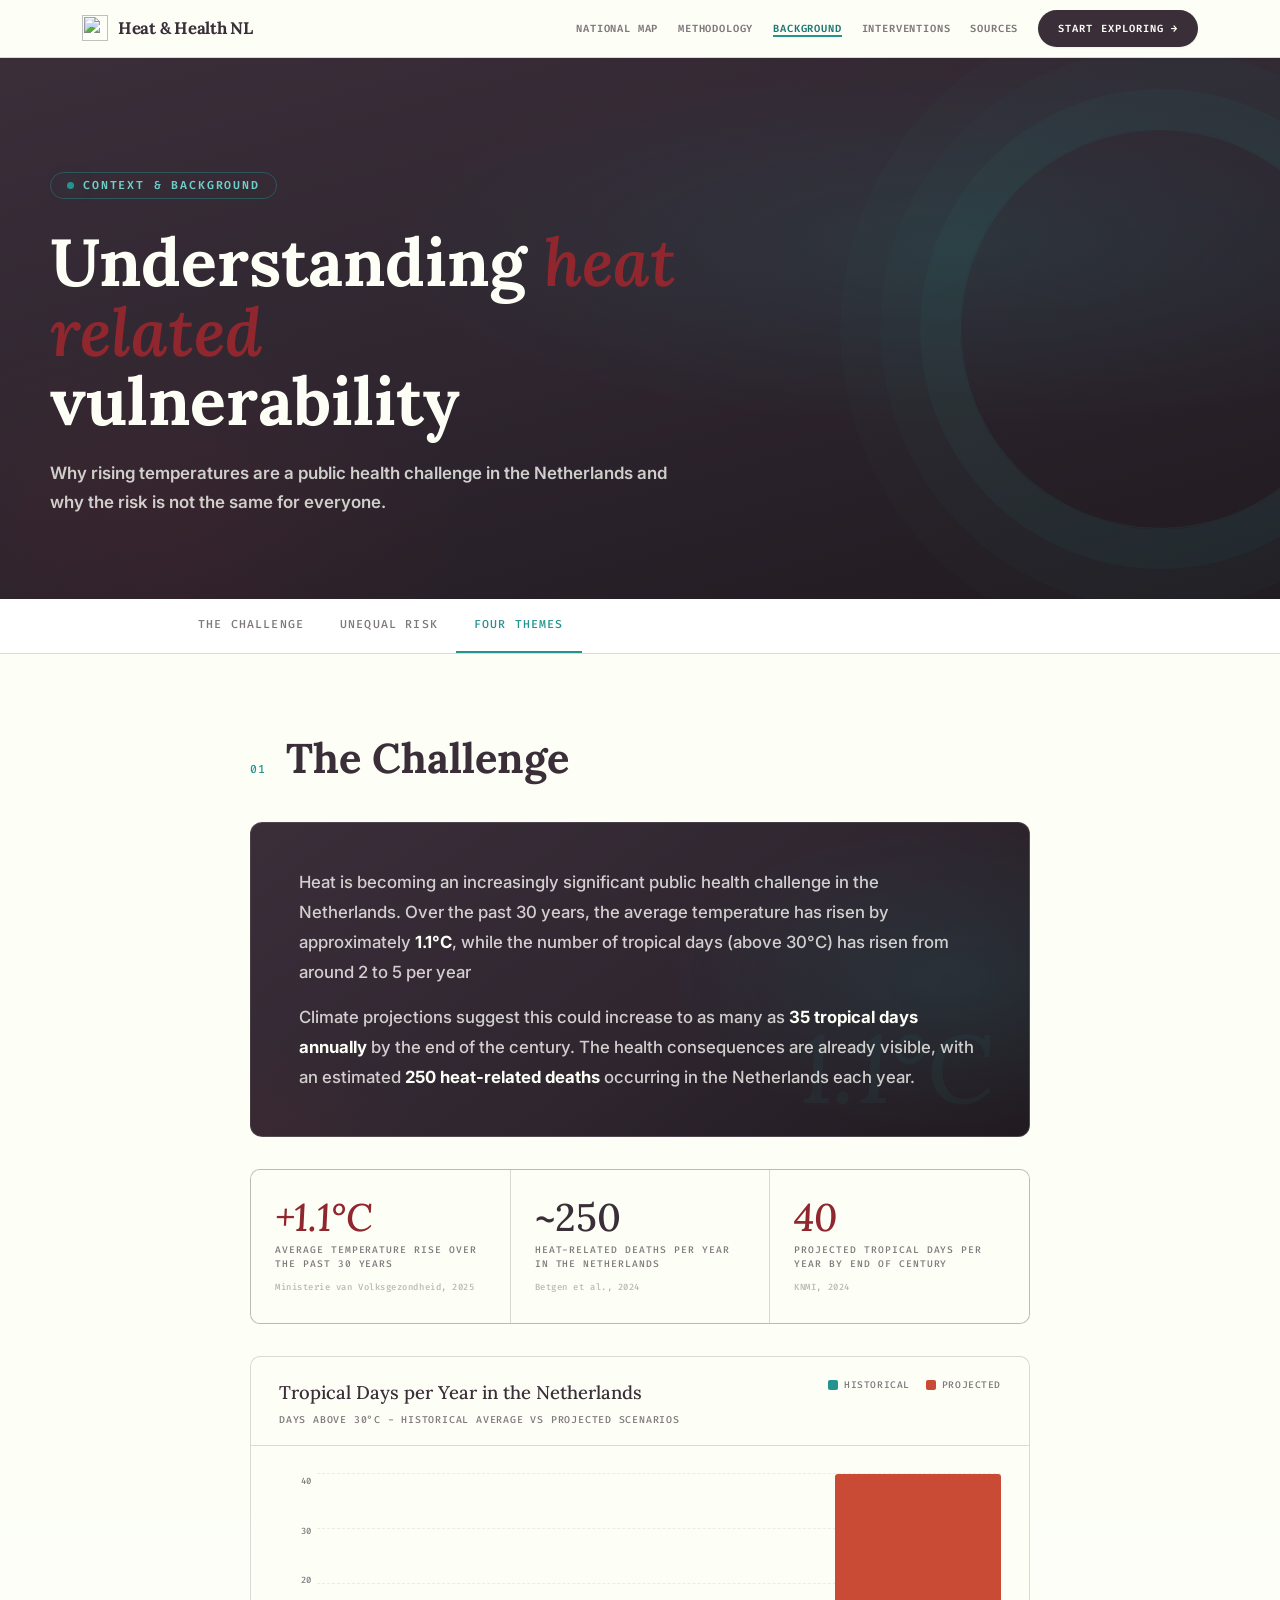
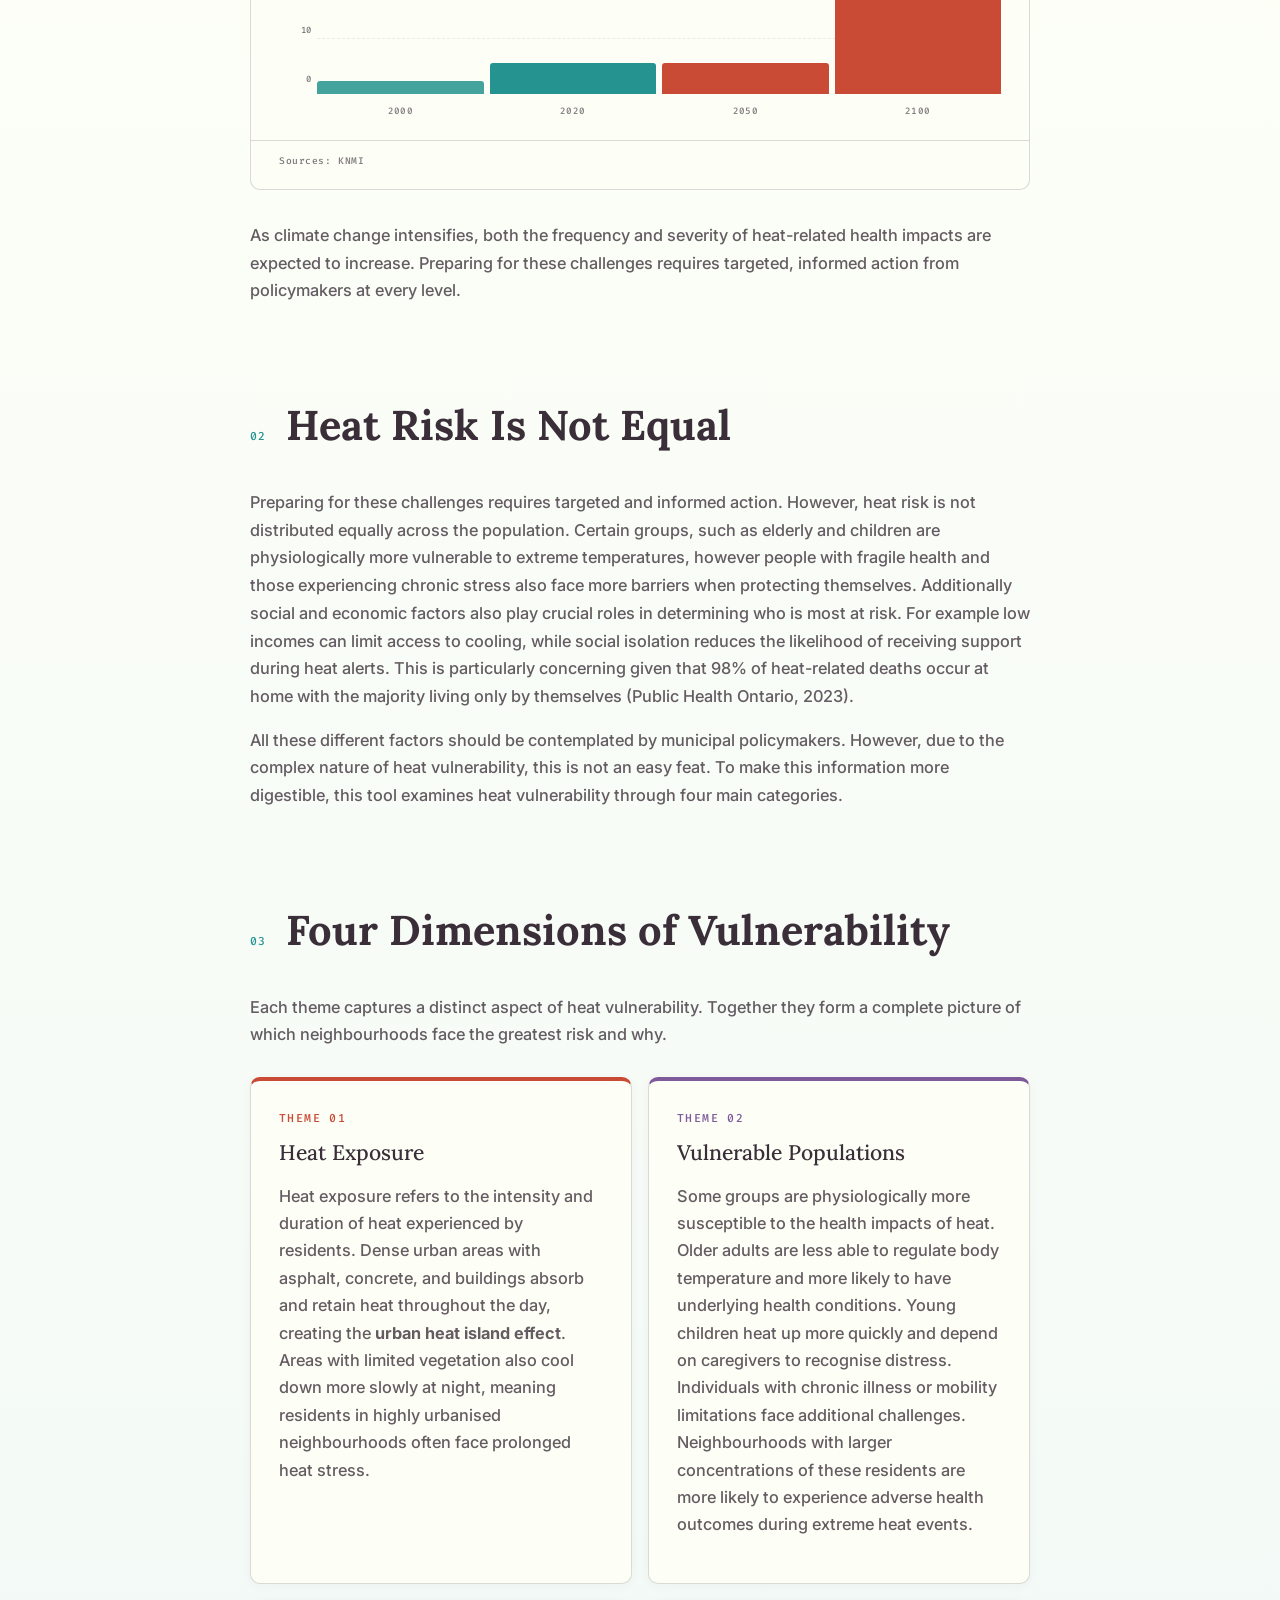
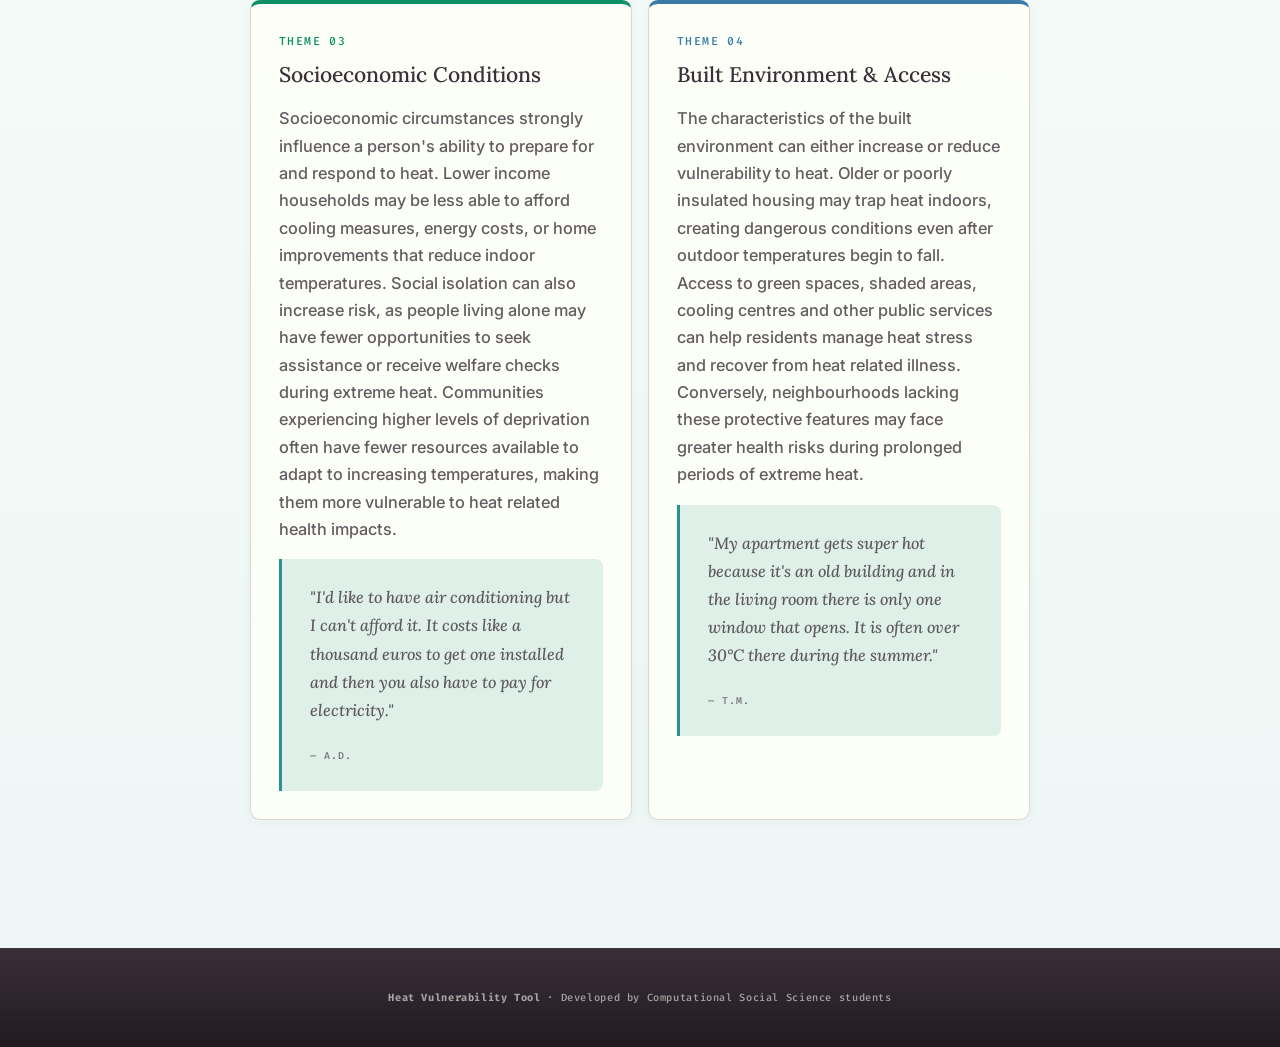
==== commit 8dee5530: "Update background.html" ====
--- a/background.html
+++ b/background.html
@@ -233,10 +233,10 @@
             <div class="chart-body">
                 <div style="position:relative;padding-left:38px">
                     <div class="y-axis" style="left:0;top:0;bottom:32px;width:32px;display:flex;flex-direction:column;justify-content:space-between;align-items:flex-end;position:absolute">
-                        <span class="y-label">35</span>
-                        <span class="y-label">26</span>
-                        <span class="y-label">18</span>
-                        <span class="y-label">9</span>
+                        <span class="y-label">40</span>
+                        <span class="y-label">30</span>
+                        <span class="y-label">20</span>
+                        <span class="y-label">10</span>
                         <span class="y-label">0</span>
                     </div>
                     <div class="chart-area" style="padding-bottom:0">
@@ -260,7 +260,7 @@
                         </div>
                          <!-- 2050 -->
                         <div class="bar-group">
-                            <div class="bar" style="height:calc(220px * 5/35);background:#25938f">
+                            <div class="bar" style="height:calc(220px * 5/35);background:#c94a35">
                                 <div class="bar-tooltip">~14 days</div>
                             </div>
                         </div>
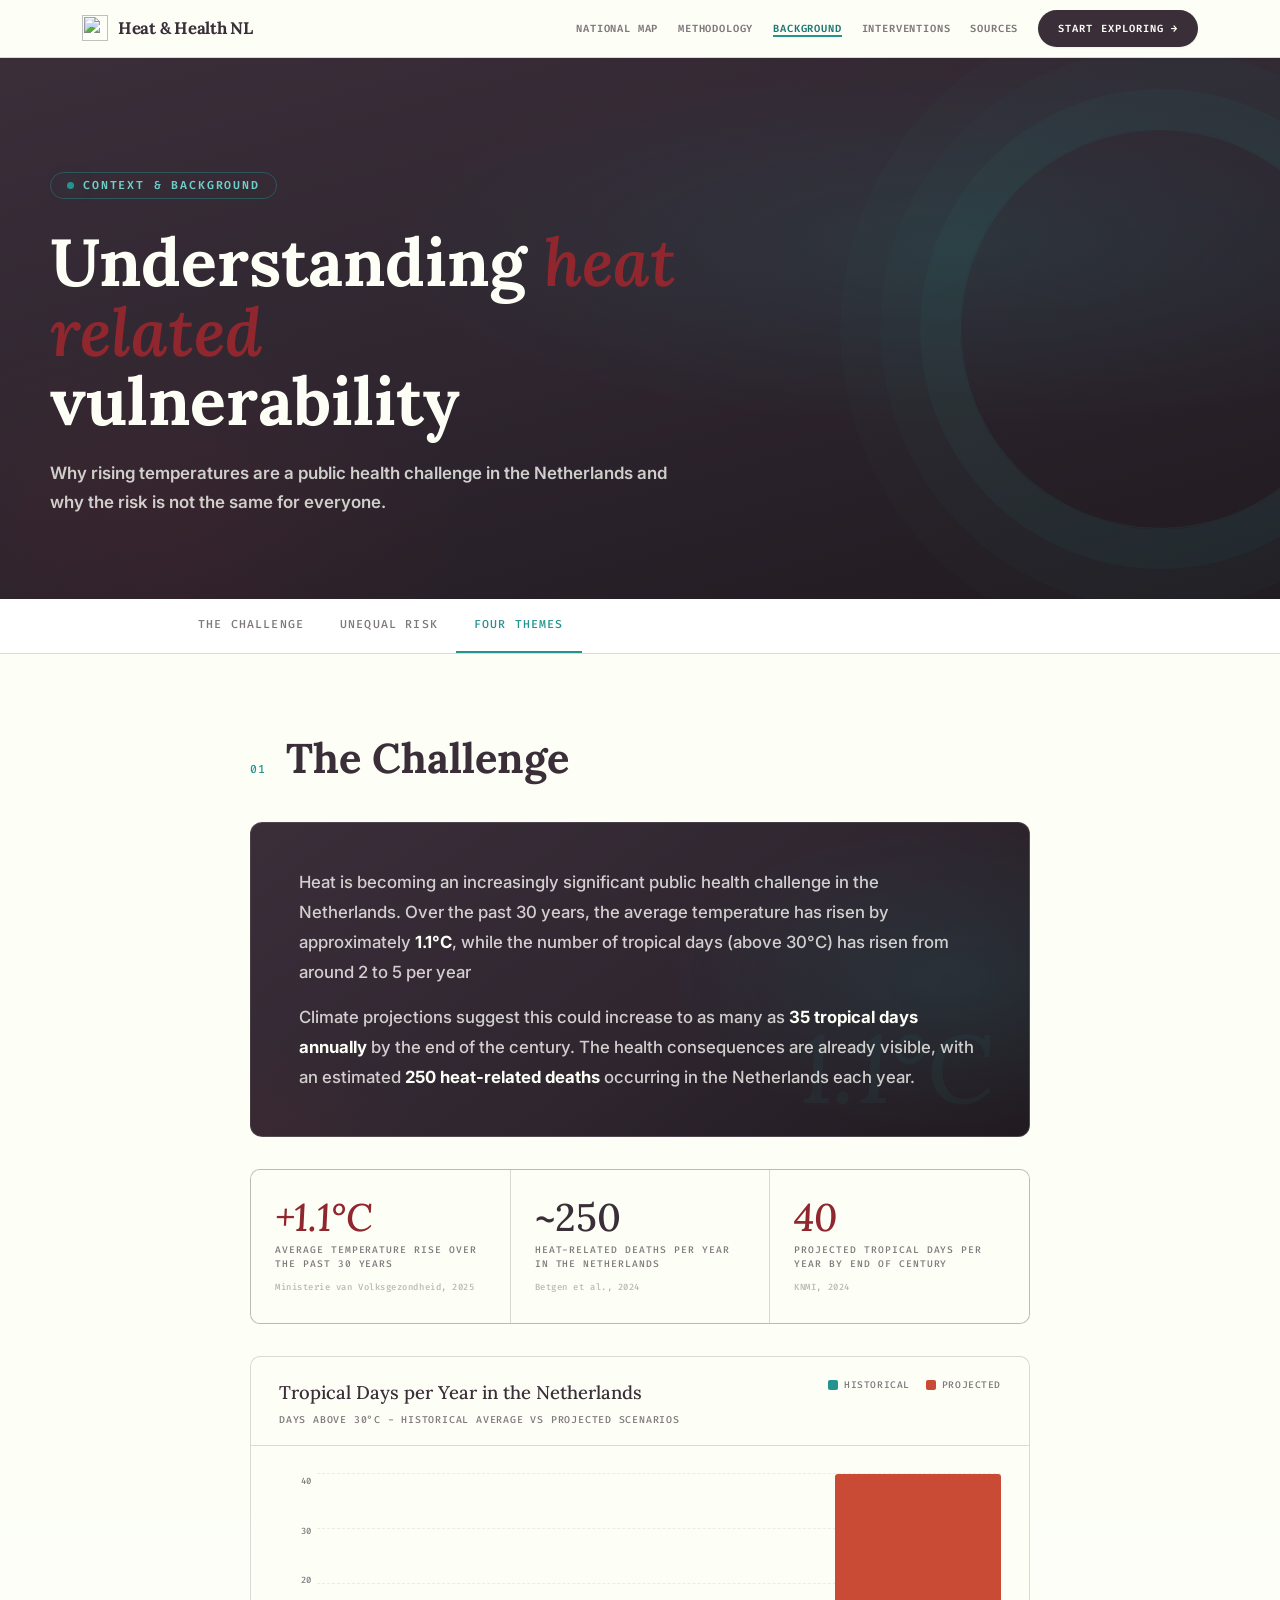
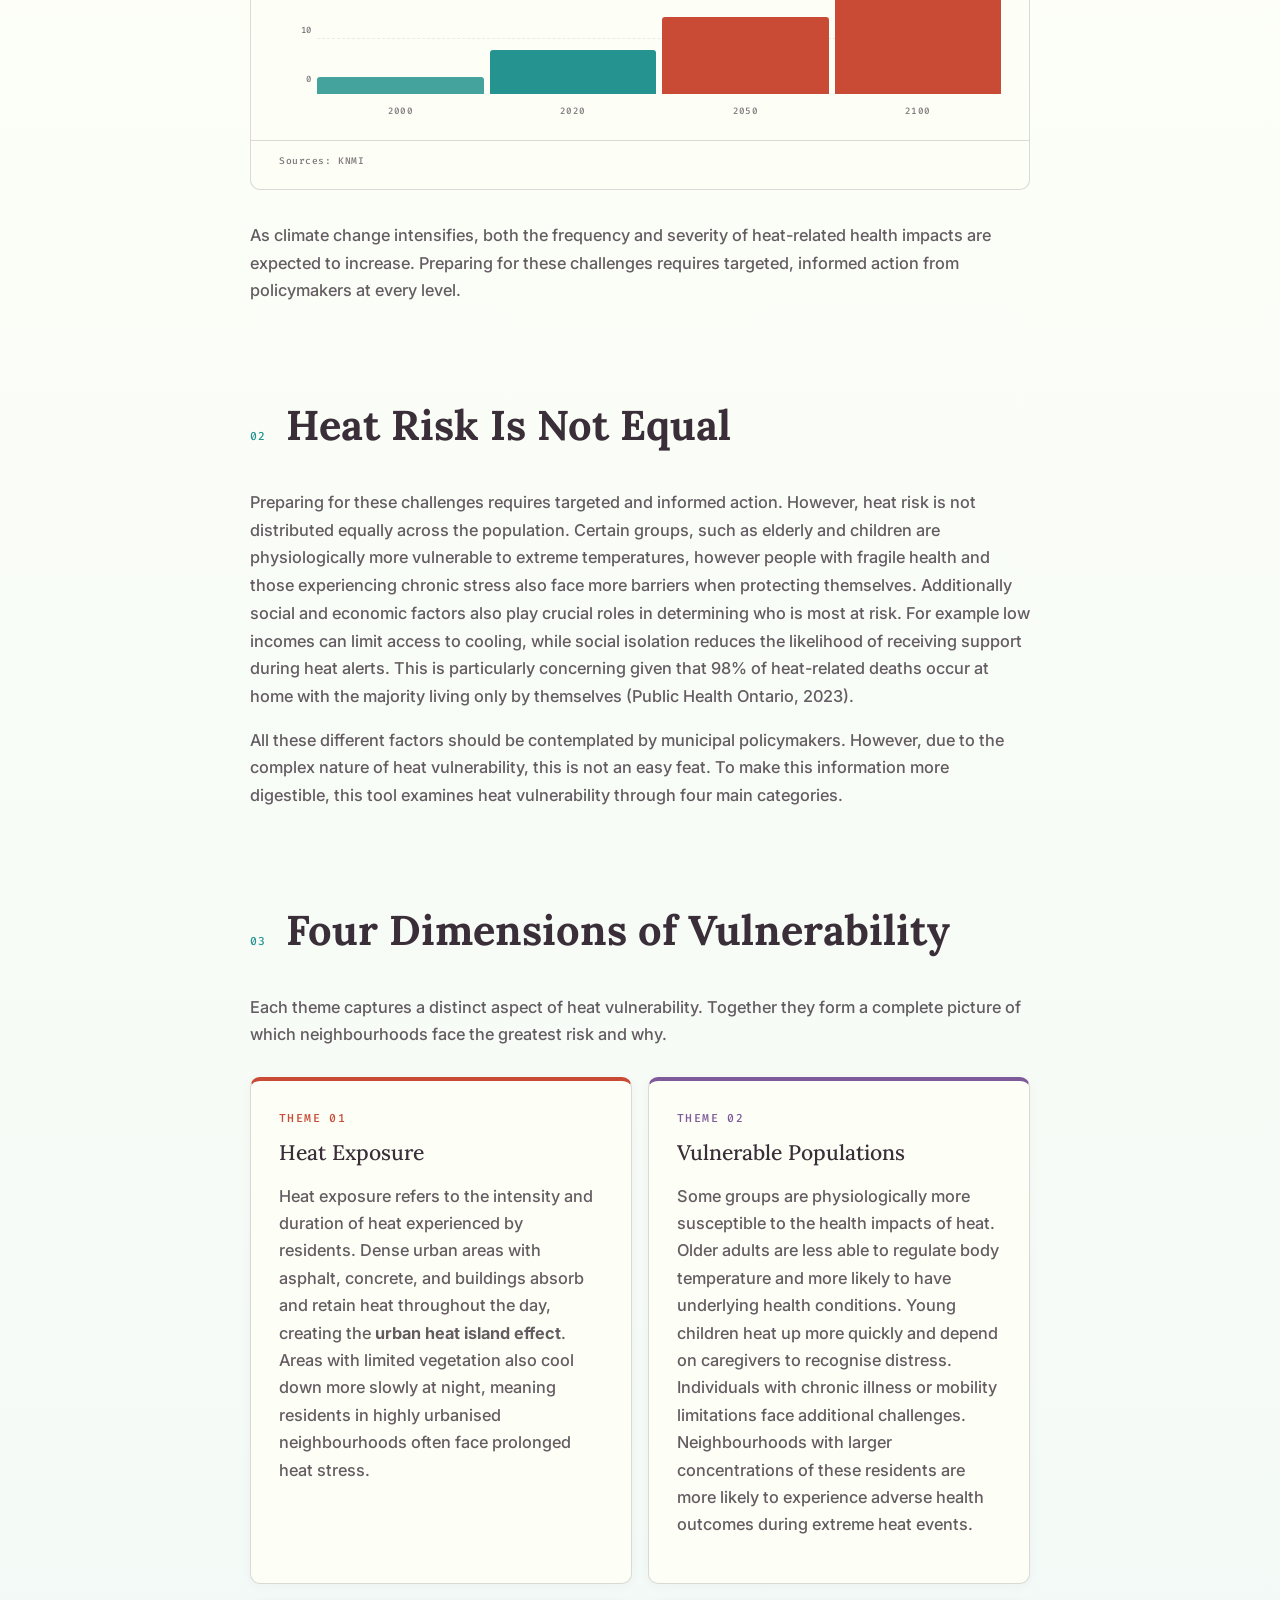
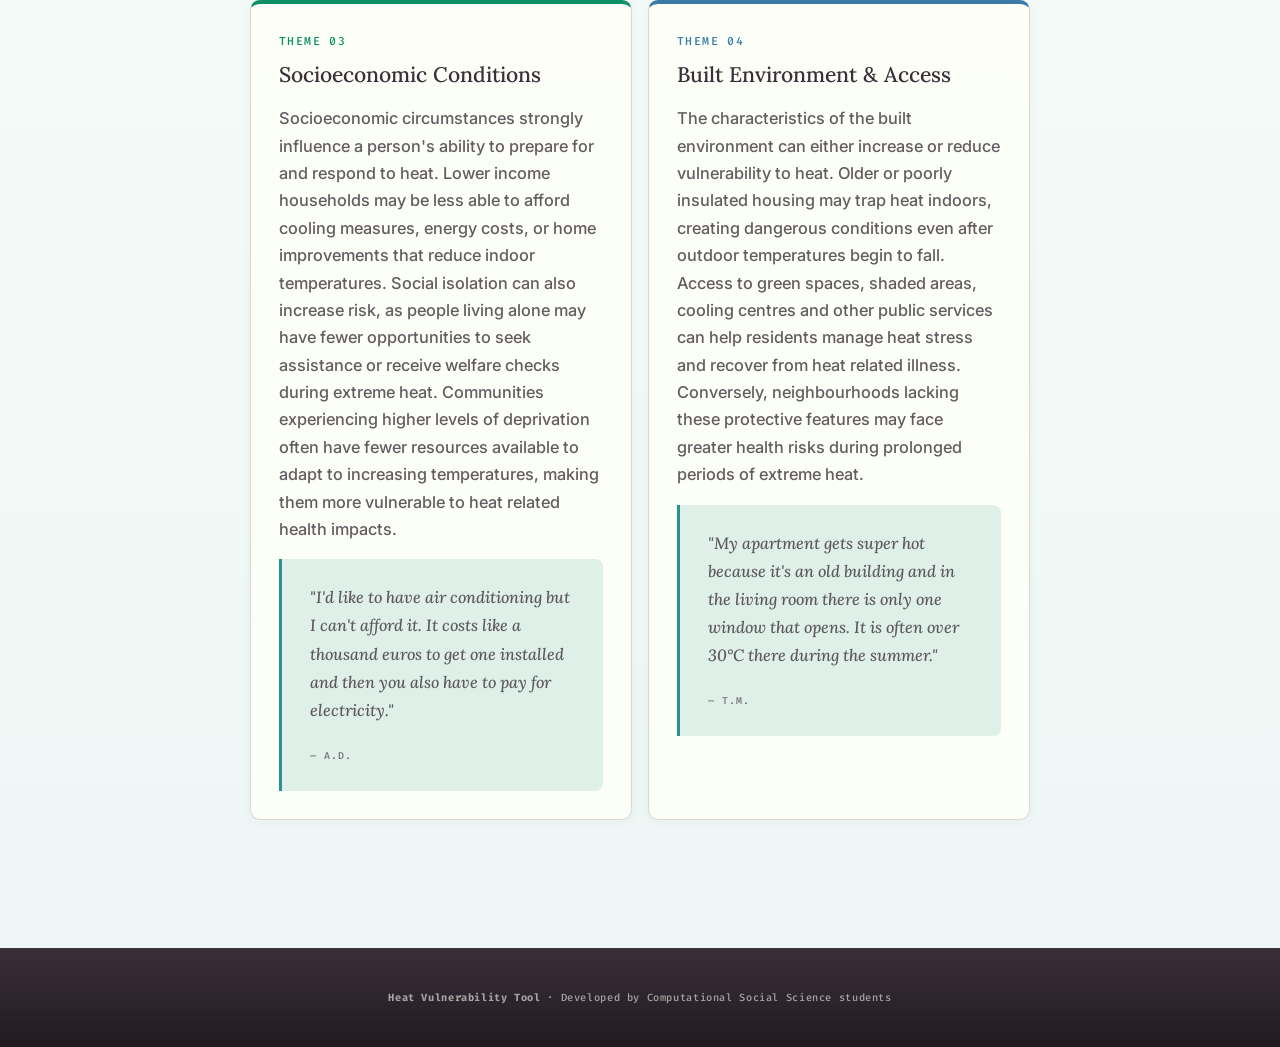
==== commit 51ce3314: "Update background.html" ====
--- a/background.html
+++ b/background.html
@@ -248,26 +248,26 @@
                         </div>
                         <!-- 2000 -->
                         <div class="bar-group">
-                            <div class="bar" style="height:calc(220px * 2/35);background:#25938f;opacity:0.85">
+                            <div class="bar" style="height:calc(220px * 3/40);background:#25938f;opacity:0.85">
                                 <div class="bar-tooltip">~3 days</div>
                             </div>
                         </div>
                         <!-- 2020 -->
                         <div class="bar-group">
-                            <div class="bar" style="height:calc(220px * 5/35);background:#25938f">
+                            <div class="bar" style="height:calc(220px * 8/40);background:#25938f">
                                 <div class="bar-tooltip">~8 days</div>
                             </div>
                         </div>
                          <!-- 2050 -->
                         <div class="bar-group">
-                            <div class="bar" style="height:calc(220px * 5/35);background:#c94a35">
+                            <div class="bar" style="height:calc(220px * 14/40);background:#c94a35">
                                 <div class="bar-tooltip">~14 days</div>
                             </div>
                         </div>
                         
                         <!-- 2100 projected ~35 -->
                         <div class="bar-group">
-                            <div class="bar" style="height:calc(220px * 35/35);background:#c94a35">
+                            <div class="bar" style="height:calc(220px * 40/40);background:#c94a35">
                                 <div class="bar-tooltip">~40 days </div>
                             </div>
                         </div>
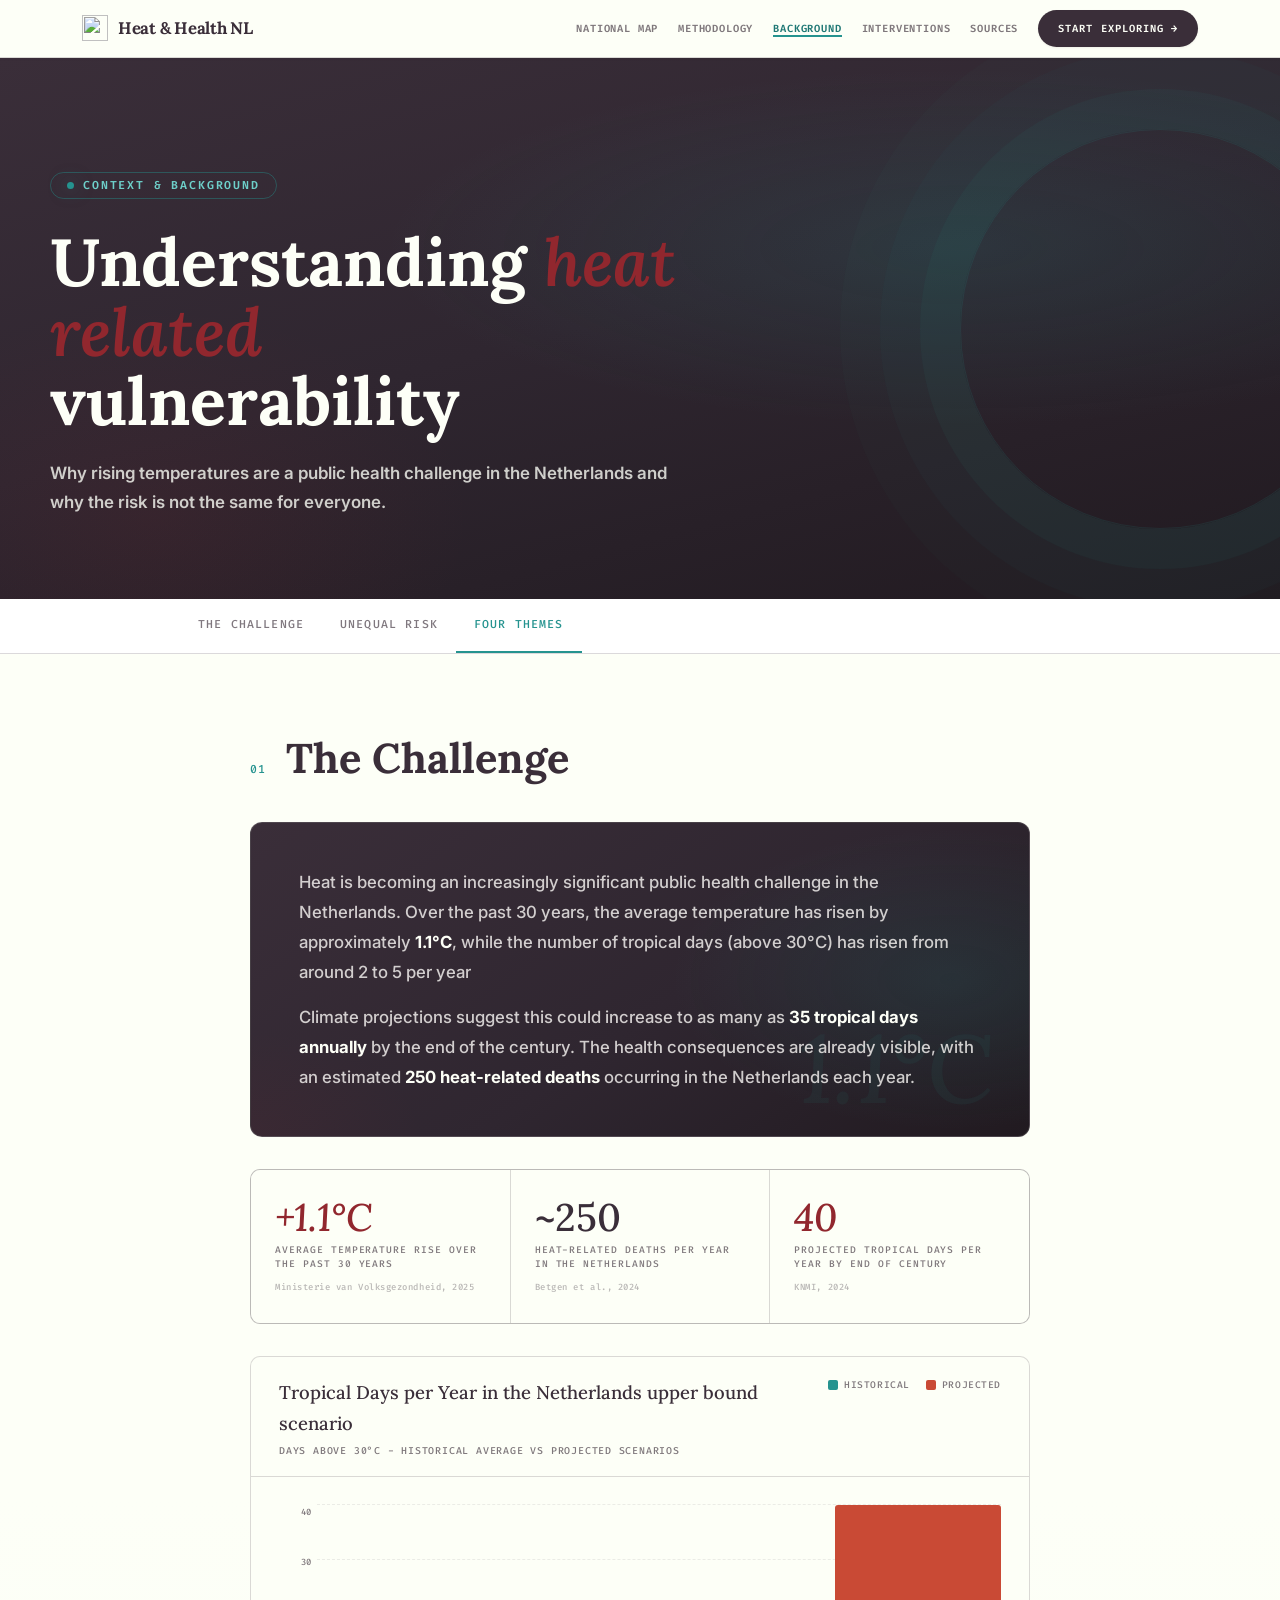
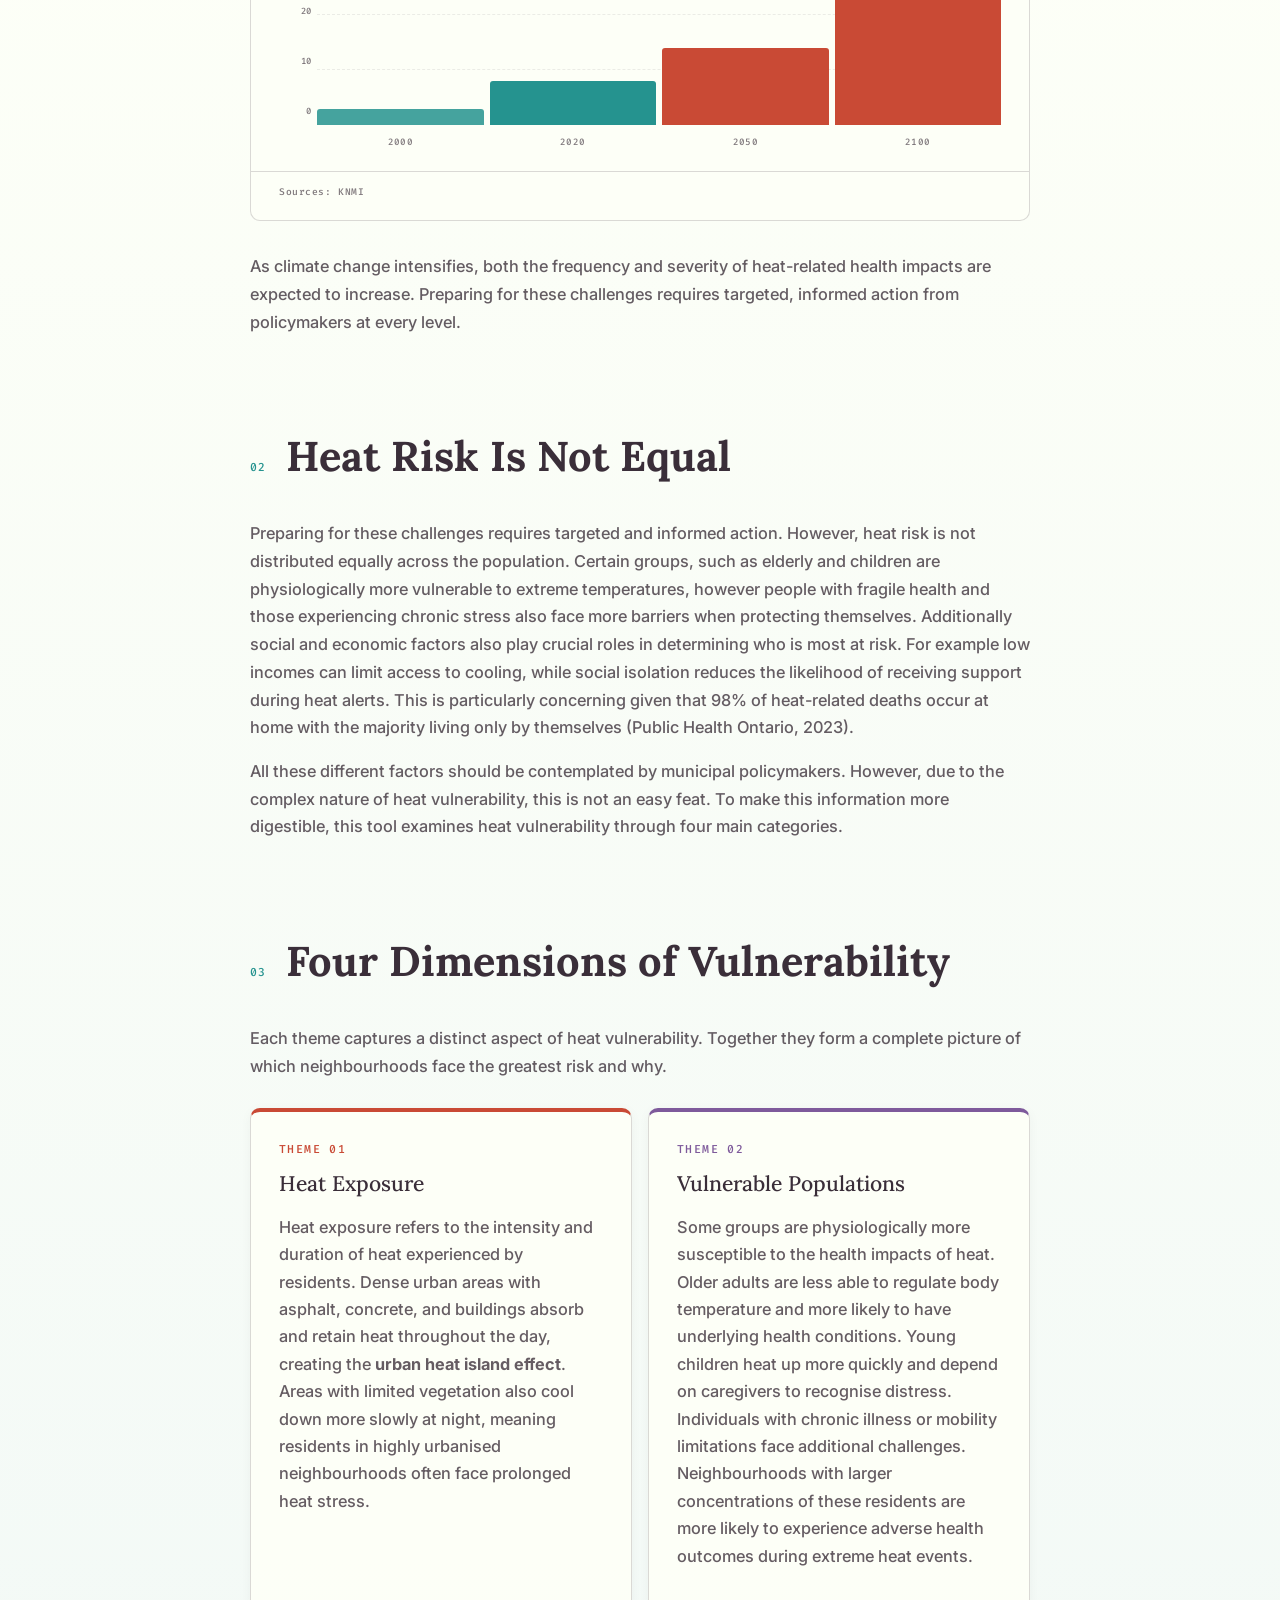
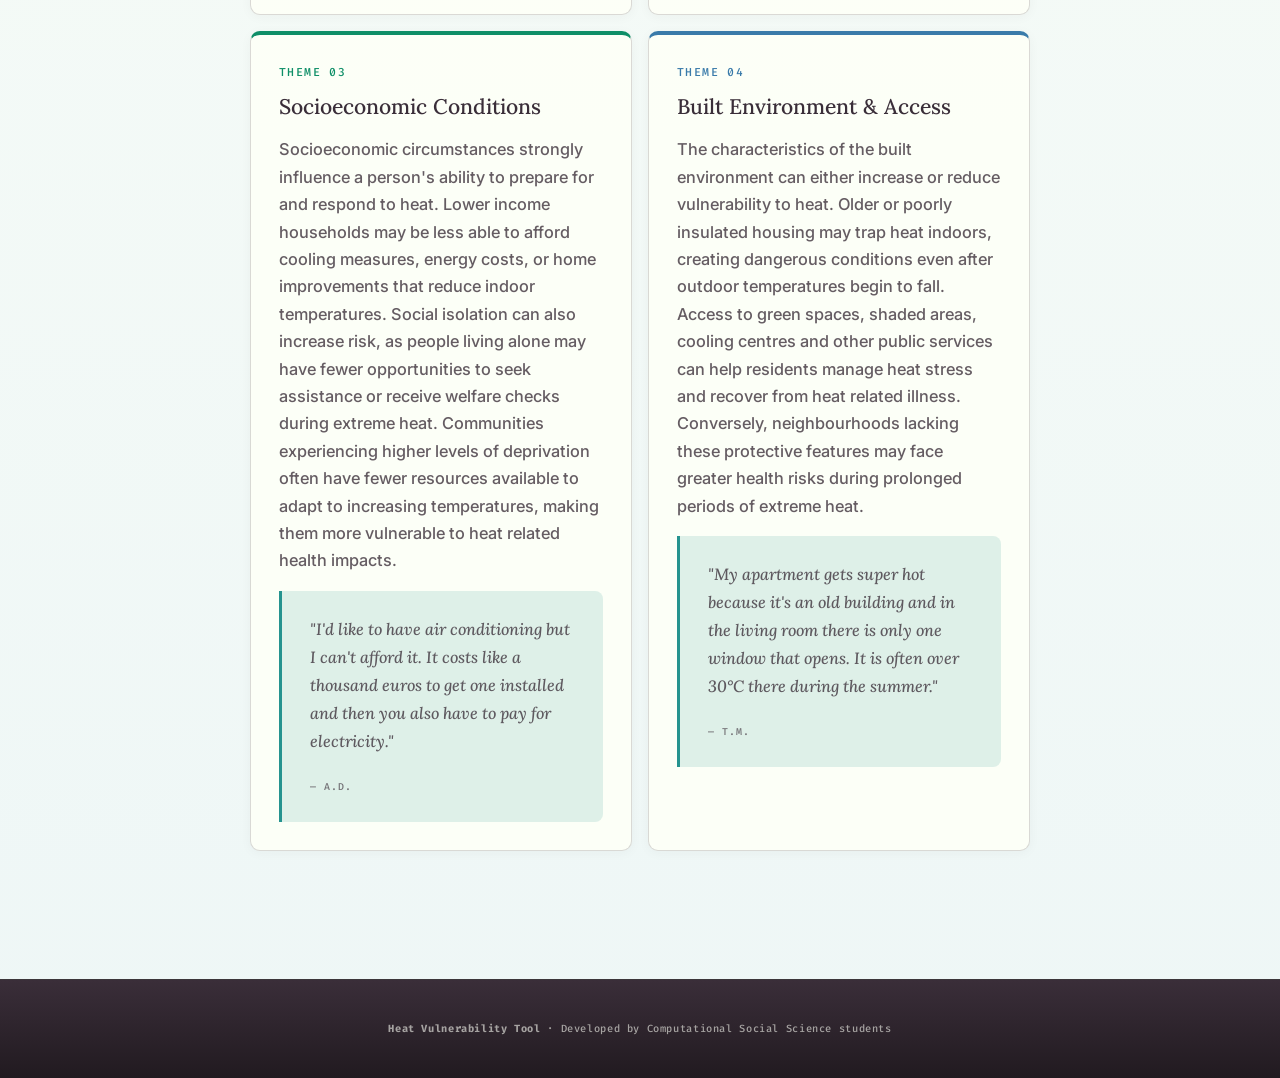
==== commit cc5e5d46: "Update background.html" ====
--- a/background.html
+++ b/background.html
@@ -222,7 +222,7 @@
         <div class="chart-card">
             <div class="chart-header">
                 <div>
-                    <div class="chart-title">Tropical Days per Year in the Netherlands</div>
+                    <div class="chart-title">Tropical Days per Year in the Netherlands upper bound scenario</div>
                     <div class="chart-sub">Days above 30°C - historical average vs projected scenarios</div>
                 </div>
                 <div class="chart-legend">
@@ -252,7 +252,7 @@
                                 <div class="bar-tooltip">~3 days</div>
                             </div>
                         </div>
-                        <!-- 2020 -->
+                        <!-- 2024 -->
                         <div class="bar-group">
                             <div class="bar" style="height:calc(220px * 8/40);background:#25938f">
                                 <div class="bar-tooltip">~8 days</div>
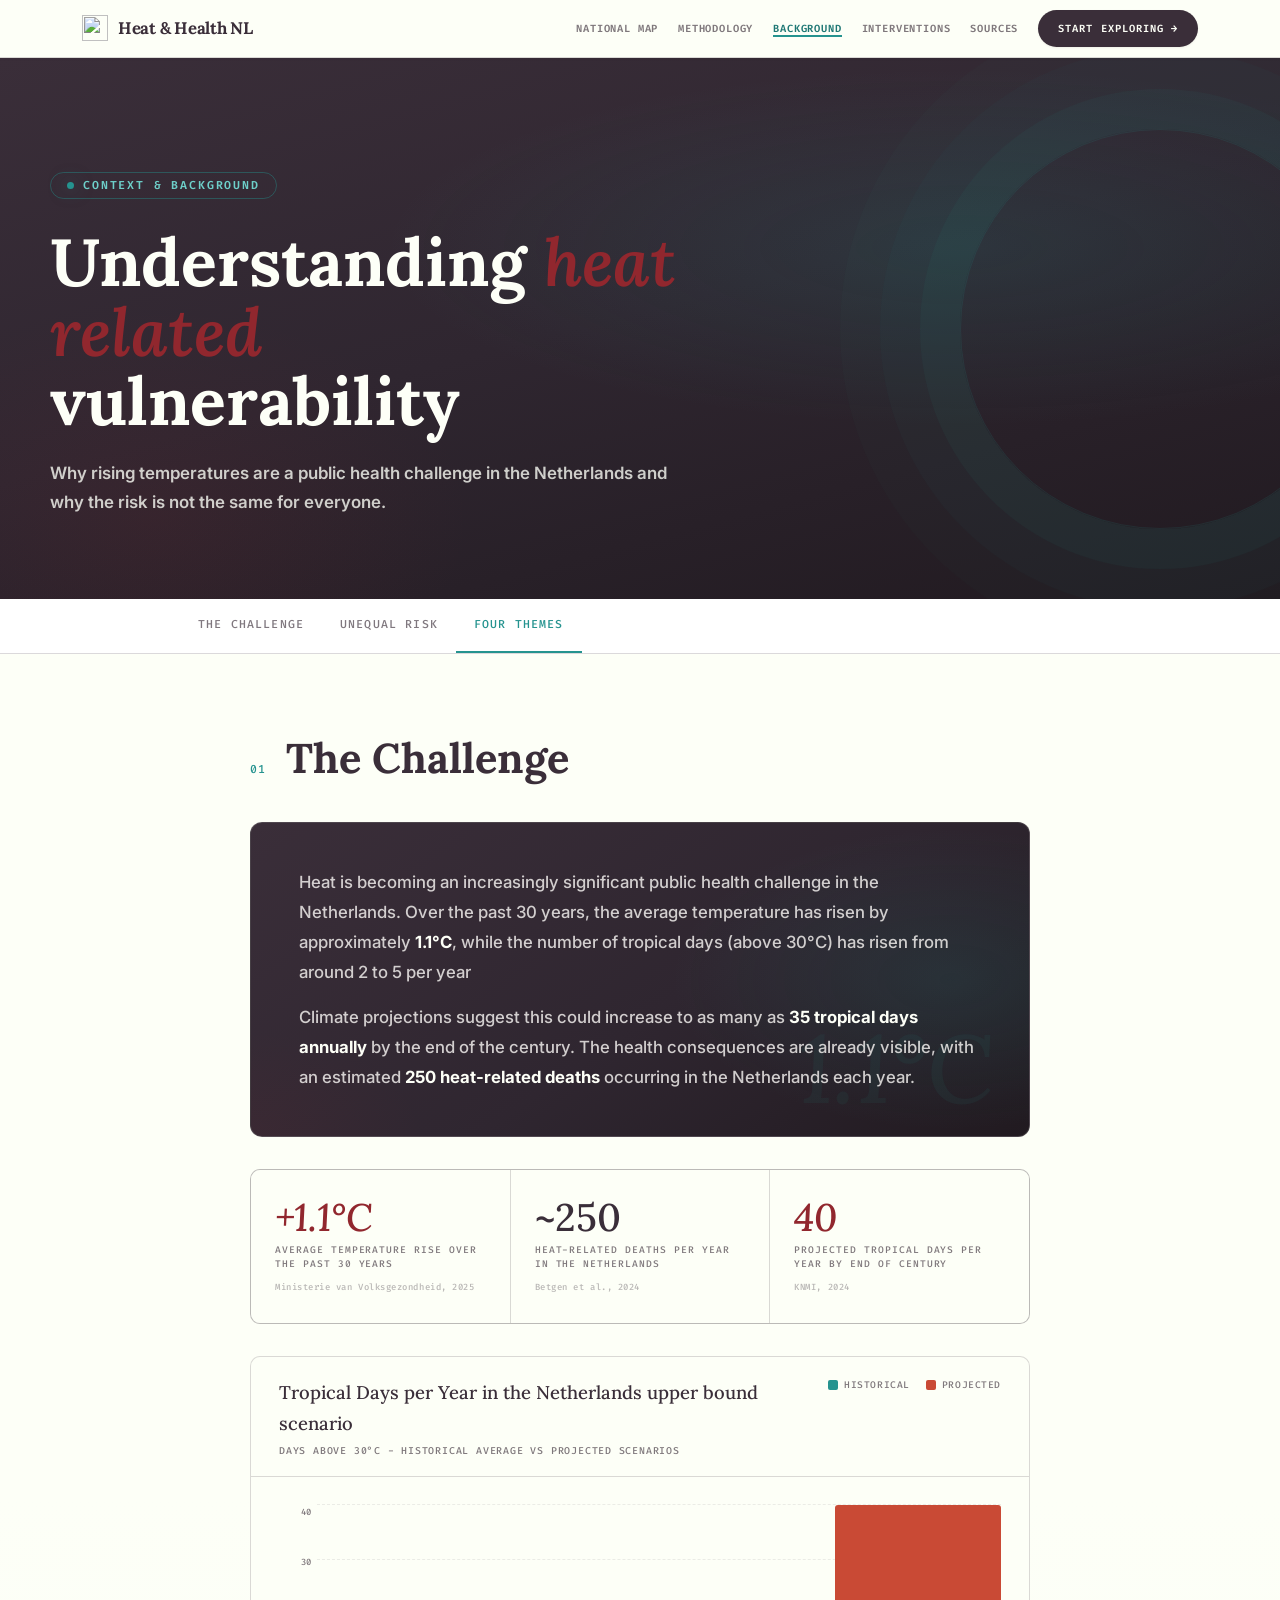
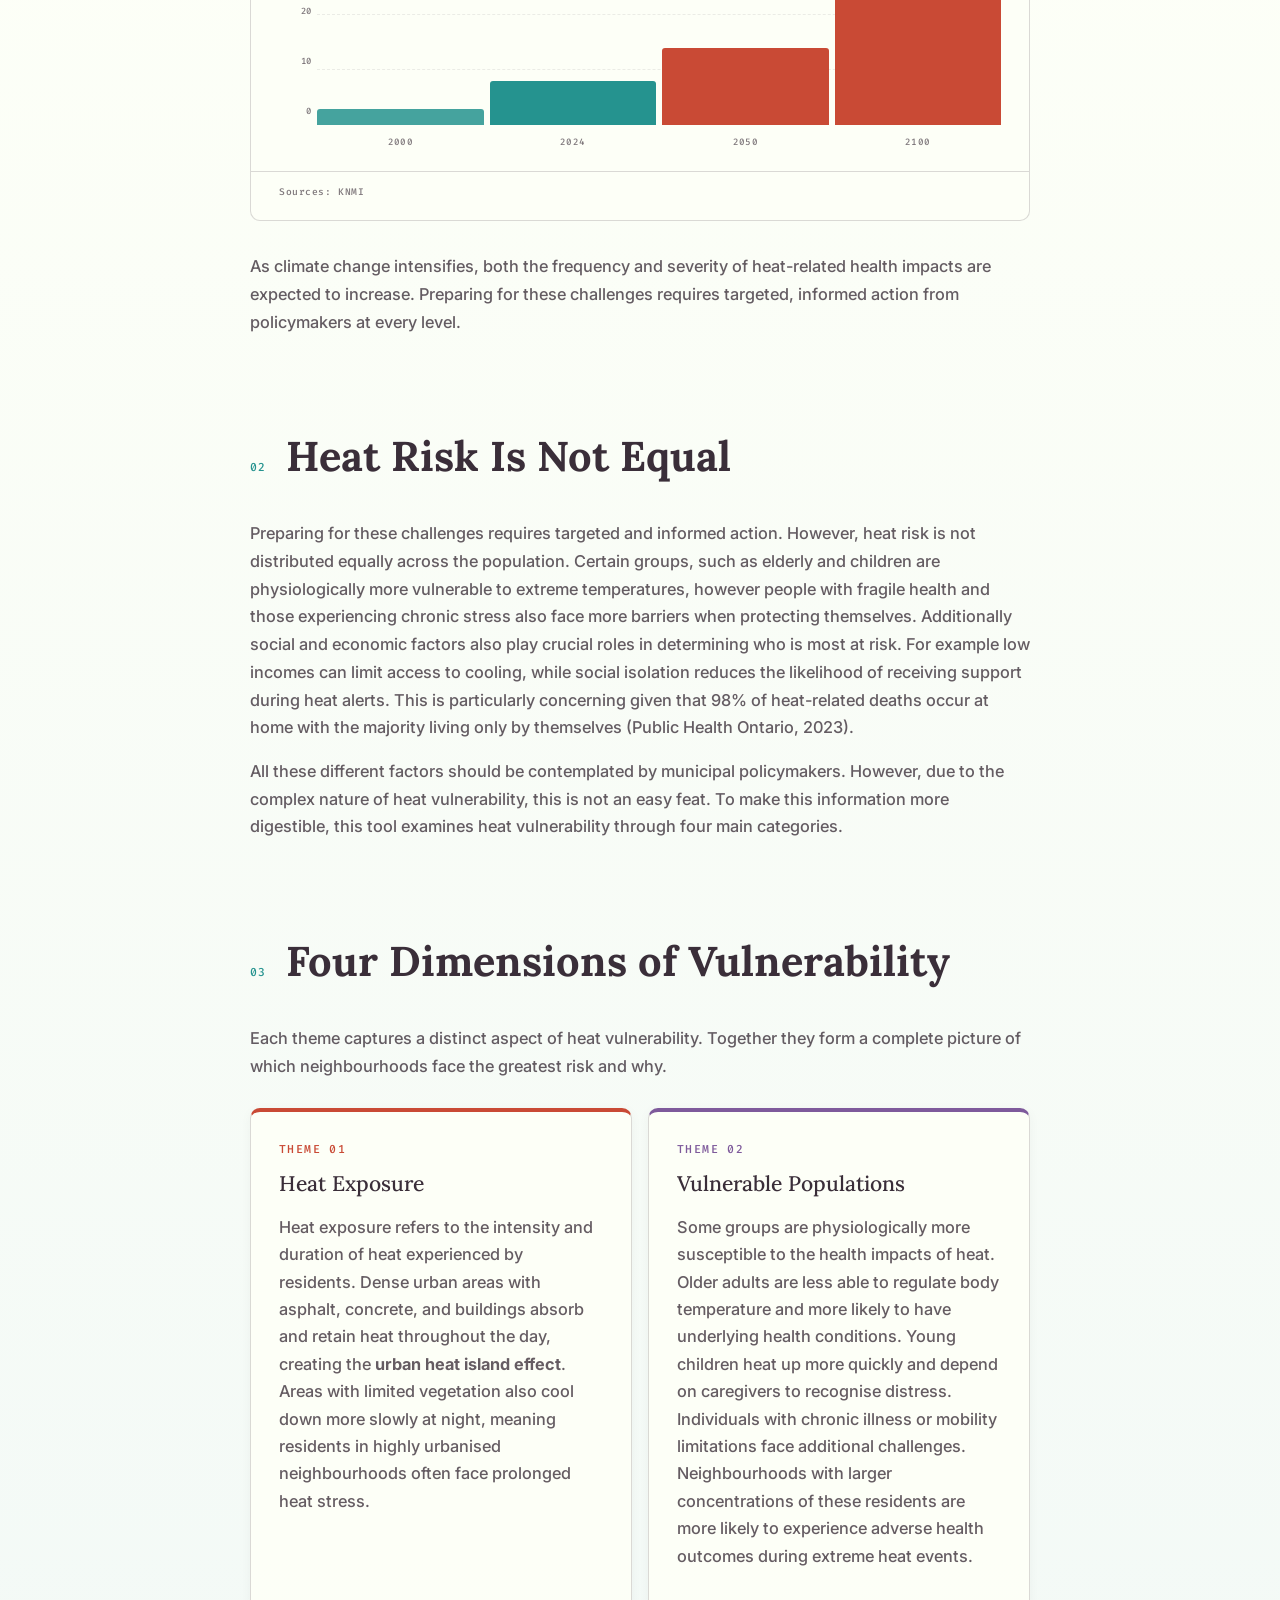
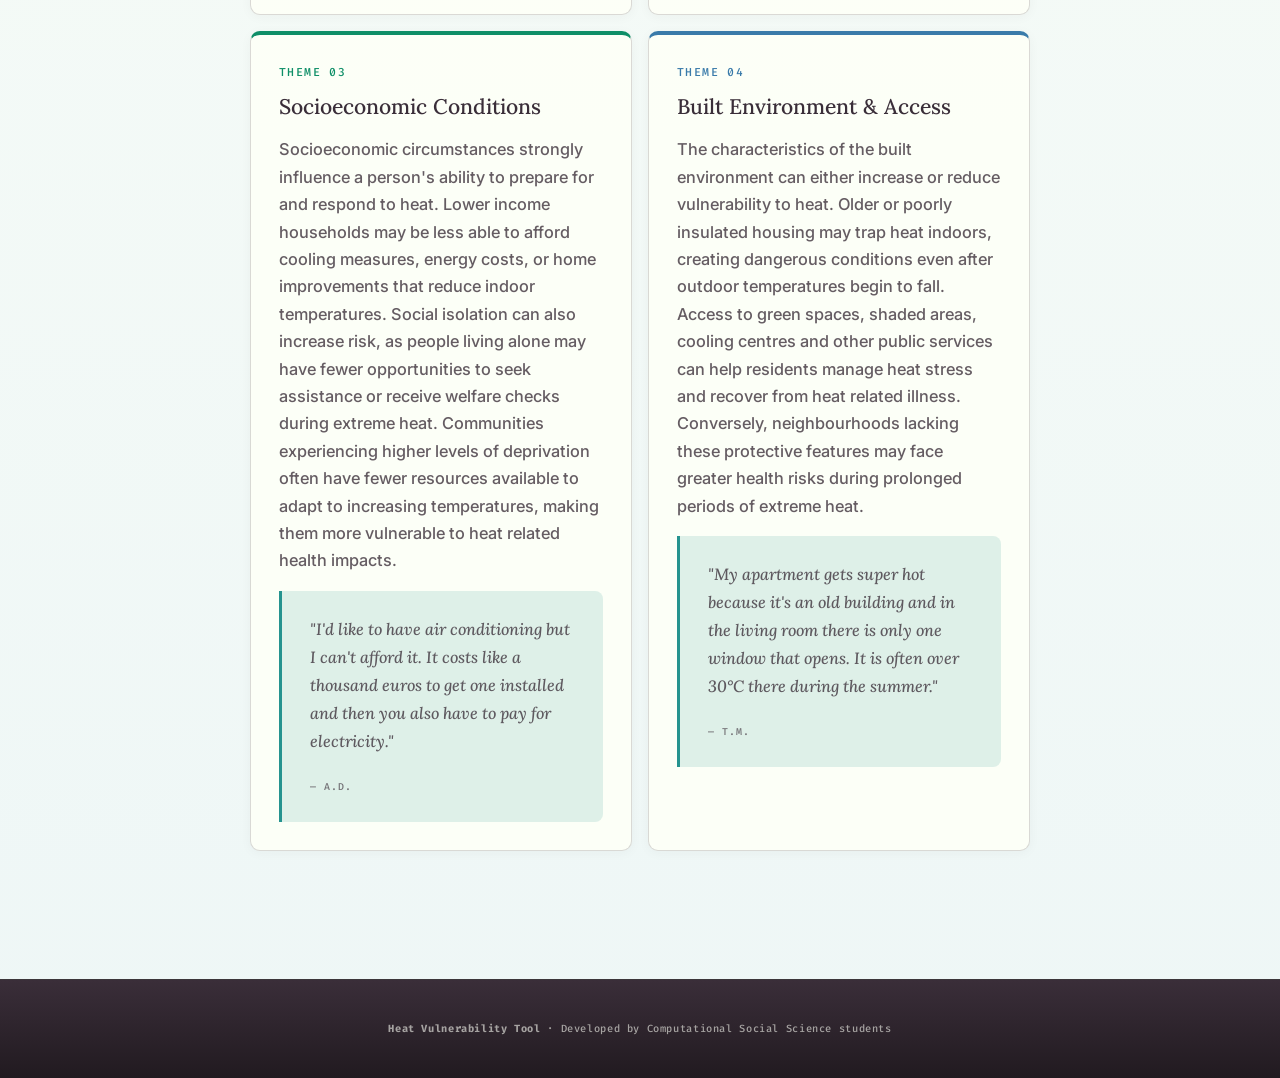
==== commit 0a910e50: "Update background.html" ====
--- a/background.html
+++ b/background.html
@@ -274,7 +274,7 @@
                     </div>
                     <div class="x-labels">
                         <div class="x-label">2000 </div>
-                        <div class="x-label">2020 </div>
+                        <div class="x-label">2024 </div>
                         <div class="x-label">2050 </div>
                         <div class="x-label">2100 </div>
                     </div>
